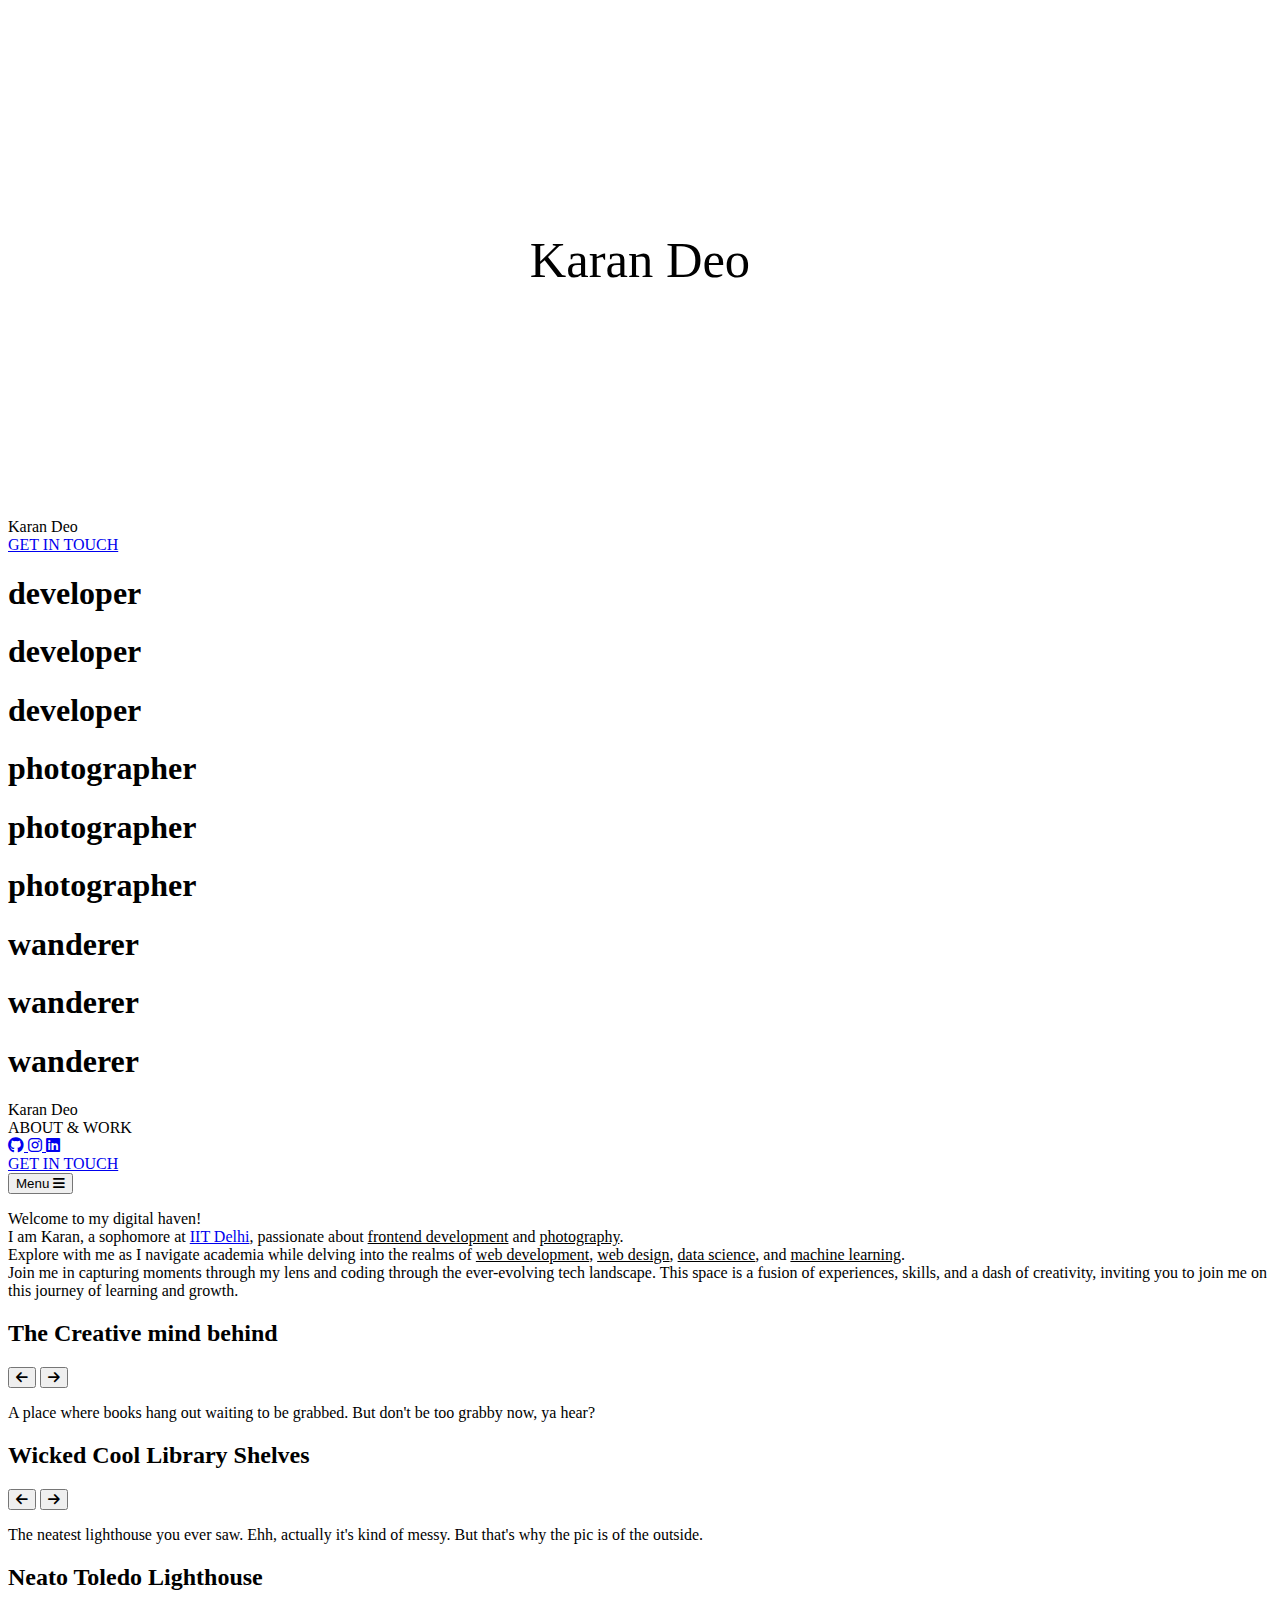
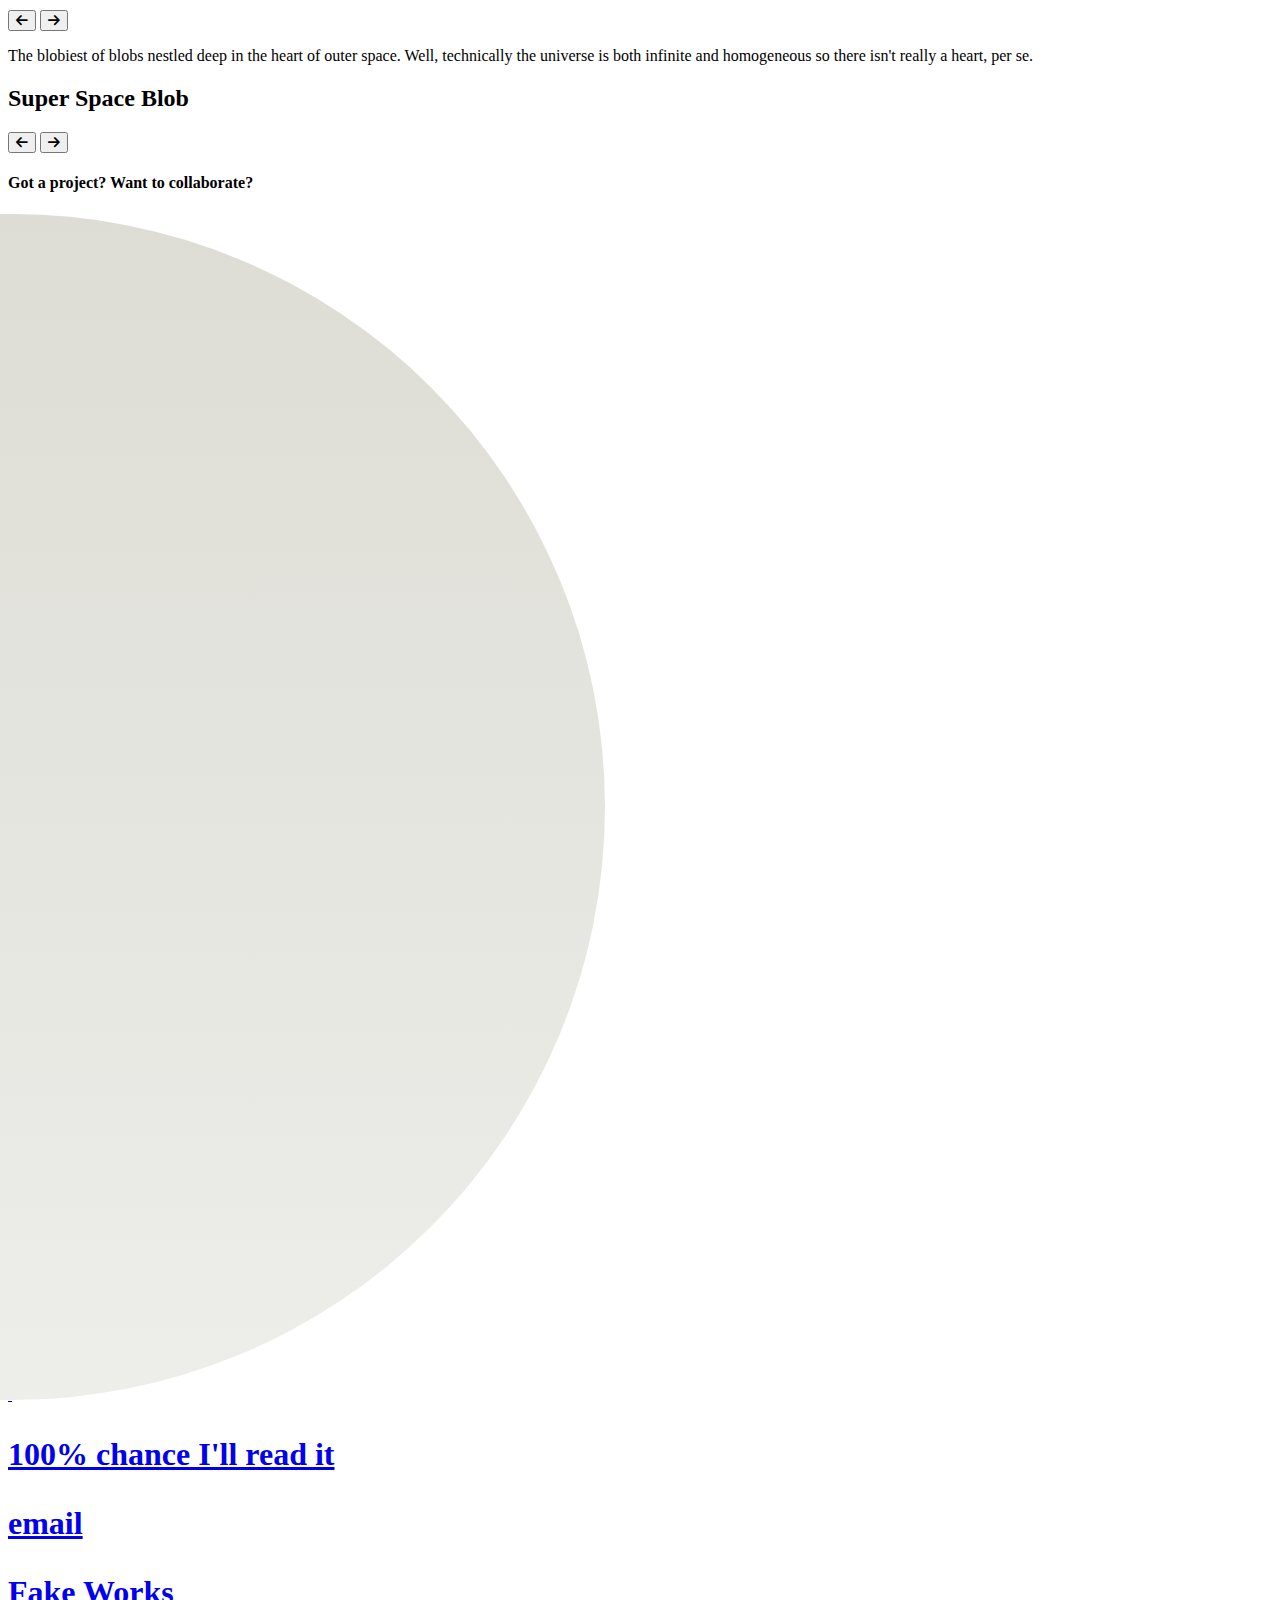
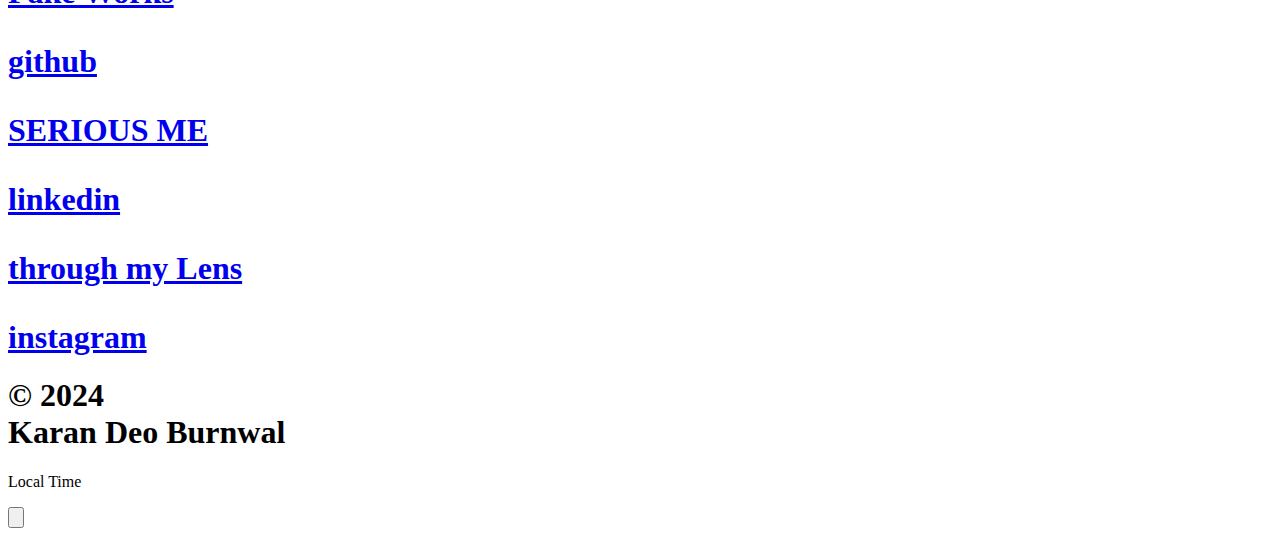
==== index.html @ cd5717bd "updated loco scroll js" ====
<!DOCTYPE html>
<html lang="en">

<head>
    <meta charset="UTF-8">
    <meta name="viewport" content="width=device-width, initial-scale=1.0">
    <link rel="shortcut icon" href="./images/android-chrome-512x512.png" type="image/x-icon">
    <link rel="stylesheet" href="https://cdnjs.cloudflare.com/ajax/libs/font-awesome/6.5.1/css/all.min.css"/>
    <link rel="stylesheet" href="https://cdn.jsdelivr.net/npm/locomotive-scroll@4.1.4/dist/locomotive-scroll.css">
    <link rel="stylesheet" href="./main.css" />
    <title>Karan Deo</title>
</head>

<body>

    <div class="loader-container">
        <svg viewBox="0 0 400 160">
            <text x="50%" y="50%" dy="0.32em" text-anchor="middle" class="text-body">Karan Deo</text>
        </svg>
    </div>


    <div id="scroller" data-scroll-container >

        <div id="main">

            <div id="page-1">

                <nav id="nav">

                    <div id="navLeft">
                        <a>Karan Deo</a>
                    </div>

                    <div id="navRight">
                        <a href="/contact.html">GET IN TOUCH</a>
                    </div>

                </nav>

                <div id="moving-text">

                    <div id="moving-container-1" class="moving-container">

                        <h1>developer<div id="breaker-circle"></div>
                        </h1>

                        <h1>developer<div id="breaker-circle"></div>
                        </h1>

                        <h1>developer<div id="breaker-circle"></div>
                        </h1>

                    </div>

                    <div id="moving-container-2" class="moving-container">

                        <h1>photographer<div id="breaker-circle"></div>
                        </h1>

                        <h1>photographer<div id="breaker-circle"></div>
                        </h1>

                        <h1>photographer<div id="breaker-circle"></div>
                        </h1>

                    </div>

                    <div id="moving-container-3" class="moving-container">

                        <h1>wanderer<div id="breaker-circle"></div>
                        </h1>

                        <h1>wanderer<div id="breaker-circle"></div>
                        </h1>

                        <h1>wanderer<div id="breaker-circle"></div>
                        </h1>

                    </div>

                </div>

            </div>

            <div id="page-2">

                <navheader data-toggled="false" data-transitionable="false">

                    <div id="nav-logo-section" class="nav-section">
                        <a> Karan Deo </a>
                    </div>

                    <div id="nav-mobile-section">

                        <div id="nav-link-section" class="nav-section">
                            <a>ABOUT & WORK</a>
                        </div>

                        <div id="nav-social-section" class="nav-section">
                            <a href="https://www.github.com/logxdx" target="_blank">
                                <i class="fa-brands fa-github"></i>
                            </a>
                            <a href="https://www.instagram.com/_orphic.snaps_" target="_blank">
                                <i class="fa-brands fa-instagram"></i>
                            </a>
                            <a href="https://www.linkedin.com/in/karan-deo" target="_blank">
                                <i class="fa-brands fa-linkedin"></i>
                            </a>
                        </div>

                        <div id="nav-contact-section" class="nav-section">
                            <a href="/contact.html">GET IN TOUCH</a>
                        </div>

                    </div>

                    <button id="nav-toggle-button" type="button" onclick="handleNavToggle()">
                        <span>Menu</span>
                        <i class="fa-solid fa-bars"></i>
                    </button>

                </navheader>

                <maincontent>

                    <article data-index="0" data-status="active">
                        <div class="article-image-section article-section"></div>
                        <div class="article-description-section article-section">
                            <p>
                                Welcome to my digital haven! <br>
                                I am Karan, a <span>sophomore</span> at <a href="https://home.iitd.ac.in">IIT Delhi</a>,
                                passionate about <u>frontend development</u> and <u>photography</u>. <br>
                                Explore with me as I navigate academia while delving into the realms of <u>web
                                    development</u>, <u>web design</u>, <u>data science</u>, and <u>machine
                                    learning</u>. <br>
                                Join me in capturing moments through my lens and coding through the ever-evolving tech
                                landscape. This space is a fusion of experiences, skills, and a dash of creativity,
                                inviting you to join me on this journey of learning and growth.
                            </p>
                        </div>
                        <div class="article-title-section article-section">
                            <h2>The Creative mind behind</h2>
                        </div>
                        <div class="article-nav-section article-section">
                            <button class="article-nav-button" type="button" onclick="handleLeftClick()">
                                <i class="fa-solid fa-arrow-left"></i>
                            </button>
                            <button class="article-nav-button" type="button" onclick="handleRightClick()">
                                <i class="fa-solid fa-arrow-right"></i>
                            </button>
                        </div>
                    </article>

                    <article data-index="1" data-status="inactive">
                        <div class="article-image-section article-section"></div>
                        <div class="article-description-section article-section">
                            <p>A place where books hang out waiting to be grabbed. But don't be too grabby now, ya
                                hear?</p>
                        </div>
                        <div class="article-title-section article-section">
                            <h2>Wicked Cool Library Shelves</h2>
                            <i class="fa-light fa-plus-large"></i>
                        </div>
                        <div class="article-nav-section article-section">
                            <button class="article-nav-button" type="button" onclick="handleLeftClick()">
                                <i class="fa-solid fa-arrow-left"></i>
                            </button>
                            <button class="article-nav-button" type="button" onclick="handleRightClick()">
                                <i class="fa-solid fa-arrow-right"></i>
                            </button>
                        </div>
                    </article>

                    <article data-index="2" data-status="inactive">
                        <div class="article-image-section article-section"></div>
                        <div class="article-description-section article-section">
                            <p>The neatest lighthouse you ever saw. Ehh, actually it's kind of messy. But that's why
                                the pic is of the outside.</p>
                        </div>
                        <div class="article-title-section article-section">
                            <h2>Neato Toledo Lighthouse</h2>
                            <i class="fa-light fa-plus-large"></i>
                        </div>
                        <div class="article-nav-section article-section">
                            <button class="article-nav-button" type="button" onclick="handleLeftClick()">
                                <i class="fa-solid fa-arrow-left"></i>
                            </button>
                            <button class="article-nav-button" type="button" onclick="handleRightClick()">
                                <i class="fa-solid fa-arrow-right"></i>
                            </button>
                        </div>
                    </article>

                    <article data-index="3" data-status="inactive">
                        <div class="article-image-section article-section"></div>
                        <div class="article-description-section article-section">
                            <p>
                                The blobiest of blobs nestled deep in the heart of outer space. Well, technically
                                the universe is both infinite and homogeneous so there isn't really a heart, per se.
                            </p>
                        </div>
                        <div class="article-title-section article-section">
                            <h2>Super Space Blob</h2>
                            <i class="fa-light fa-plus-large"></i>
                        </div>
                        <div class="article-nav-section article-section">
                            <button class="article-nav-button" type="button" onclick="handleLeftClick()">
                                <i class="fa-solid fa-arrow-left"></i>
                            </button>
                            <button class="article-nav-button" type="button" onclick="handleRightClick()">
                                <i class="fa-solid fa-arrow-right"></i>
                            </button>
                        </div>
                    </article>

                </maincontent>

            </div>

            <div id="page-3">

                <div id="contact-container">

                    <h4 id="collab"><span>Got a project? Want to collaborate?</span></h4>

                    <a id="get-in-touch" href="/contact.html">
                        <img alt="" loading="lazy" class="get-in-touch" src="/images/contact.2023f161.svg">
                    </a>

                    <svg width="1186" height="1186" id="cool-ball" viewBox="0 0 1186 1186" fill="none"
                        xmlns="http://www.w3.org/2000/svg" style="opacity: 1; transform: translateX(-50%) scale(1);">
                        <circle cx="593" cy="593" r="593" fill="url(#paint0_linear_4949_267)"></circle>
                        <defs>
                            <linearGradient id="paint0_linear_4949_267" x1="593" y1="0" x2="593" y2="1186"
                                gradientUnits="userSpaceOnUse">
                                <stop stop-color="#DDDDD5"></stop>
                                <stop offset="1" stop-color="#DCDCD5" stop-opacity="0.5"></stop>
                            </linearGradient>
                        </defs>
                    </svg>

                    <div id="contact-links">

                        <h1 id="email"> <a href="mailto:kdeo31405@gmail.com">
                                <p>100% chance I'll read it</p> <email>email</email>
                            </a></h1>
                        <h1> <a href="https://www.github.com/logxdx" target="_blank">
                                <p>Fake Works</p> <span>github</span>
                            </a></h1>
                        <h1> <a href="https://www.linkedin.com/in/karan-deo" target="_blank">
                                <p>SERIOUS ME</p> <span>linkedin</span>
                            </a></h1>
                        <h1> <a href="https://www.instagram.com/_orphic.snaps_" target="_blank">
                                <p>through my Lens</p> <span>instagram</span>
                            </a></h1>

                    </div>

                    <div id="footer">

                        <div id="footer-left">
                            <h1> © 2024 <br> Karan Deo Burnwal </h1>
                        </div>

                        <div id="time">
                            Local Time <br>
                            <p id="currTime"></p>
                        </div>

                        <div id="footer-right">
                            <button aria-label="Scroll to top" id="scrollToTopBtn" onclick="scrollToTop()">

                                <a><span id="scroll-to-top">
                                    <img alt="" loading="lazy" src="/images/arrow.3054c3ee.svg">
                                <!-- <i class="fa-solid fa-arrow-up"></i> -->
                                </span></a>

                            </button>
                        </div>

                    </div>

                </div>

            </div>

        </div>

    </div>

    <!-- <script src="https://cdnjs.cloudflare.com/ajax/libs/gsap/3.12.5/gsap.min.js"></script> -->
    <!-- <script src="https://cdnjs.cloudflare.com/ajax/libs/gsap/3.12.5/ScrollTrigger.min.js" ></script> -->
    <!-- <script src="https://cdnjs.cloudflare.com/ajax/libs/gsap/3.12.5/ScrollToPlugin.min.js"></script> -->
    <script src="https://cdn.jsdelivr.net/npm/locomotive-scroll@4.1.4/dist/locomotive-scroll.js"></script>
    <script src="./main.js"></script>
</body>

</html>
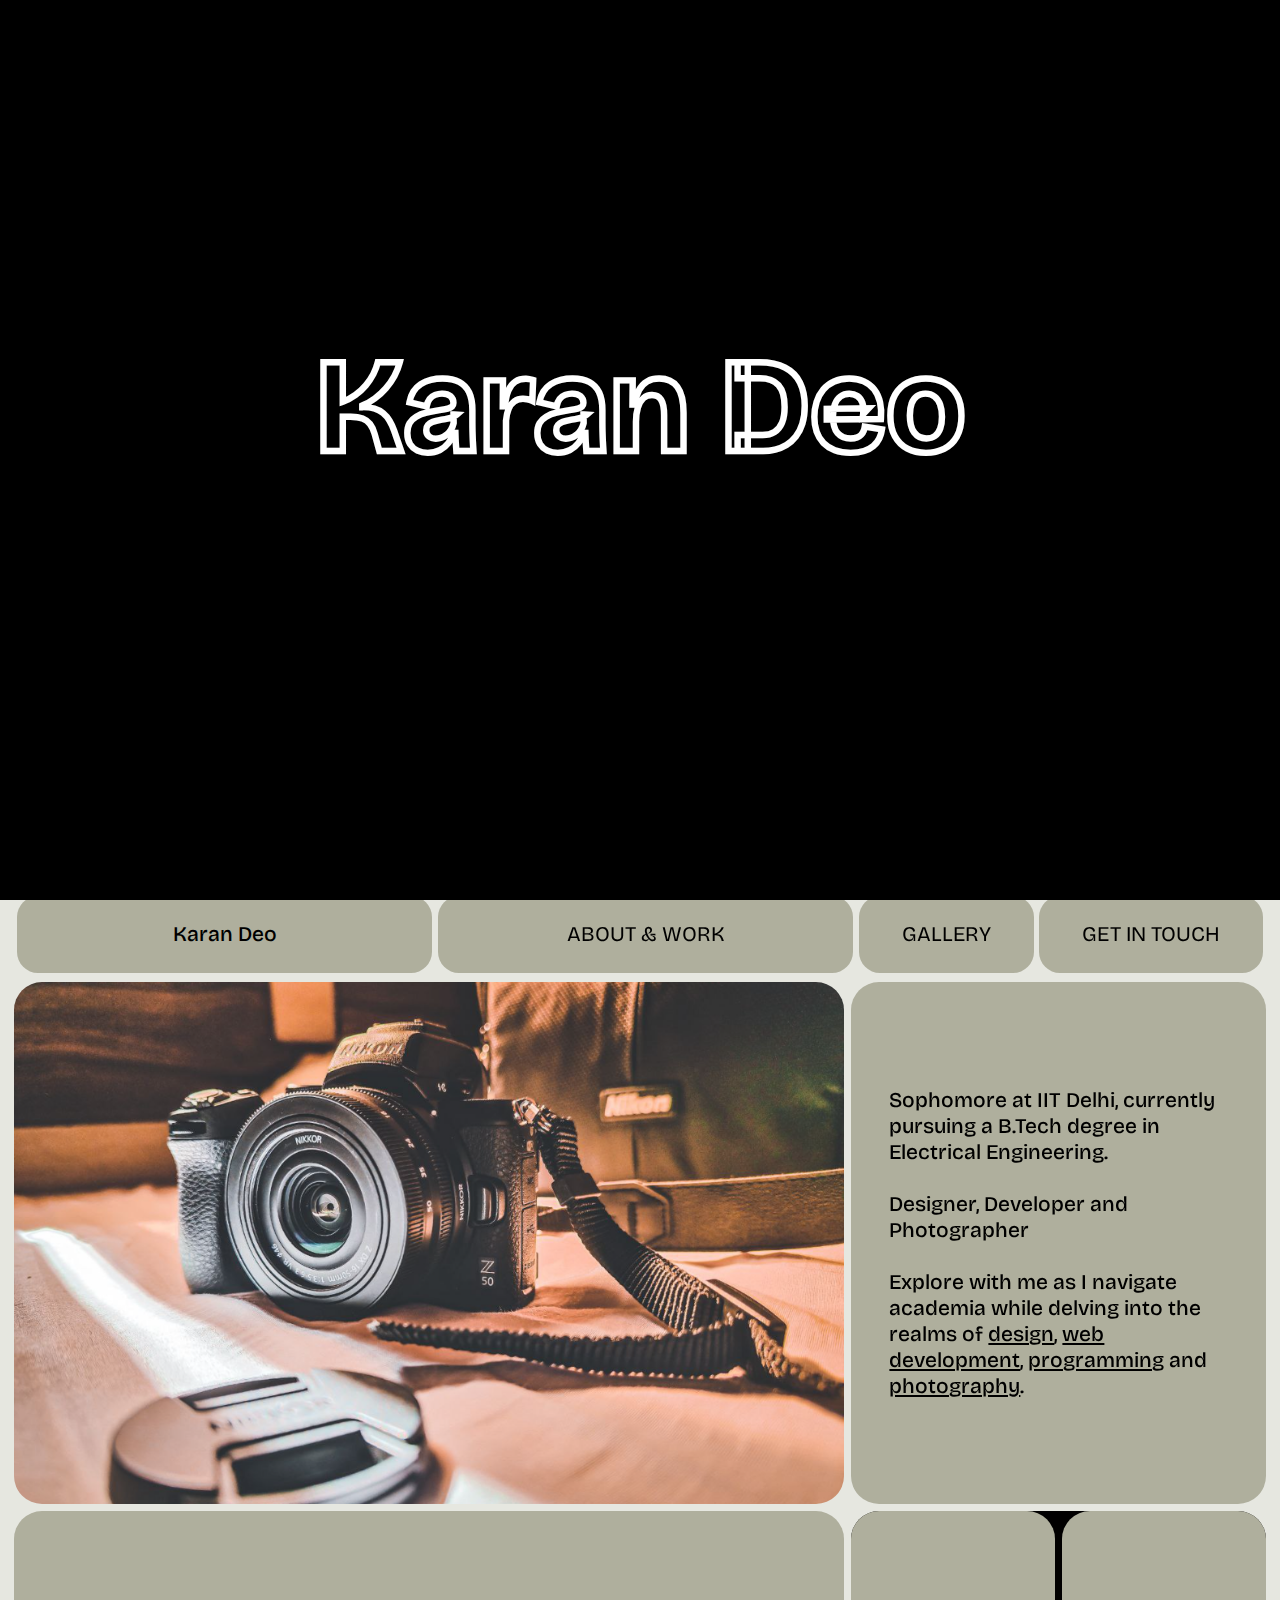
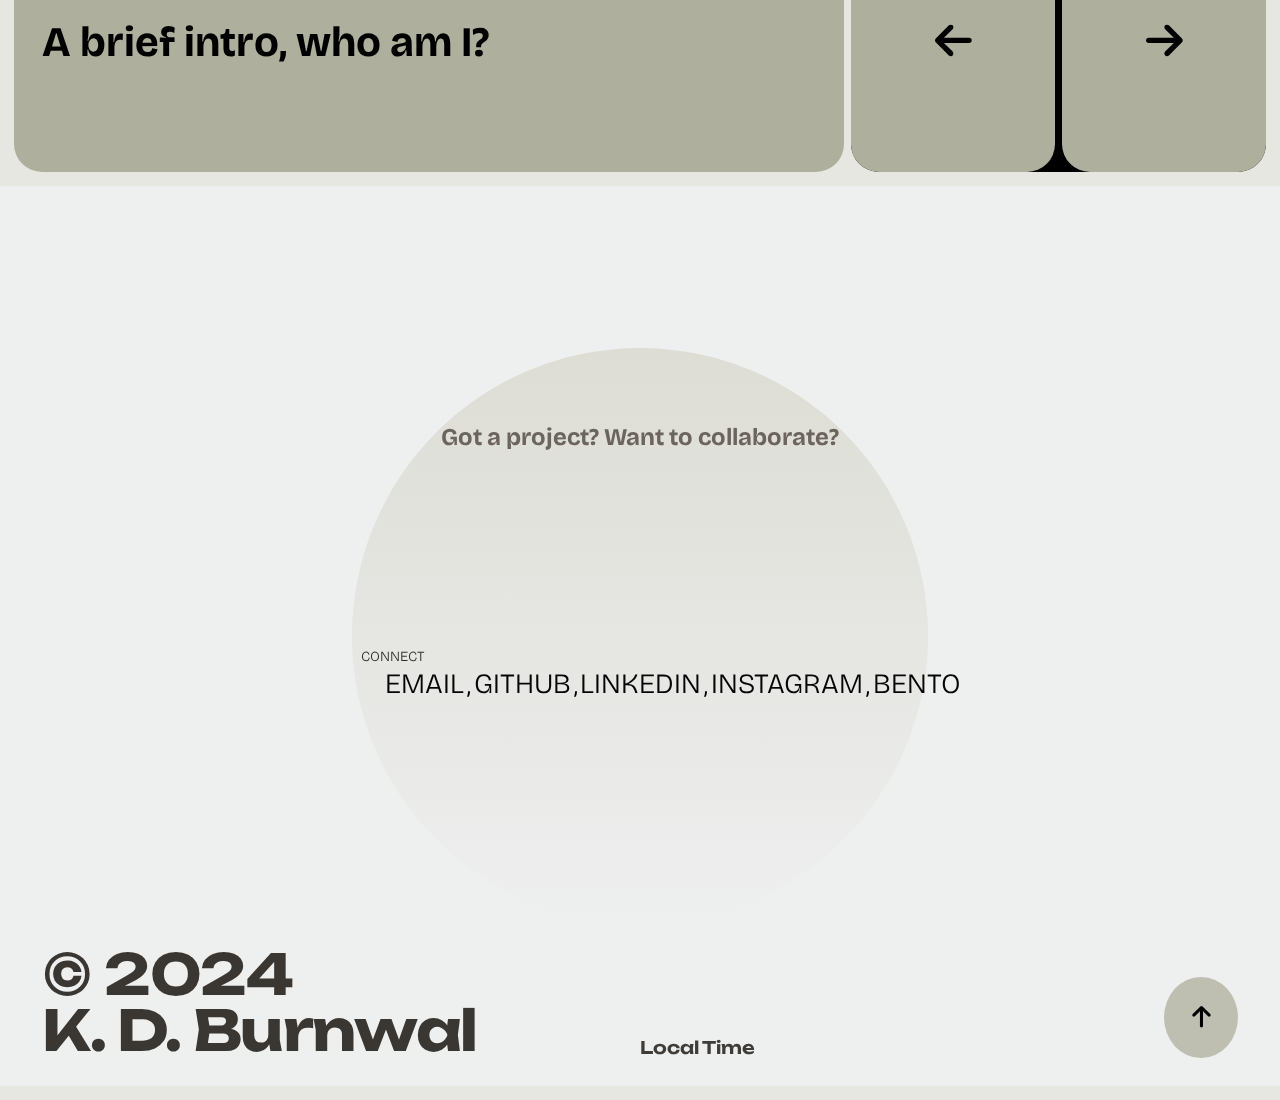
==== commit ae2ad879: "Delete unused images and update main.js" ====
--- a/index.html
+++ b/index.html
@@ -5,8 +5,7 @@
     <meta charset="UTF-8">
     <meta name="viewport" content="width=device-width, initial-scale=1.0">
     <link rel="shortcut icon" href="./images/android-chrome-512x512.png" type="image/x-icon">
-    <link rel="stylesheet" href="https://cdnjs.cloudflare.com/ajax/libs/font-awesome/6.5.1/css/all.min.css"/>
-    <link rel="stylesheet" href="https://cdn.jsdelivr.net/npm/locomotive-scroll@4.1.4/dist/locomotive-scroll.css">
+    <link rel="stylesheet" href="https://cdnjs.cloudflare.com/ajax/libs/font-awesome/6.5.1/css/all.min.css" />
     <link rel="stylesheet" href="./main.css" />
     <title>Karan Deo</title>
 </head>
@@ -15,285 +14,292 @@
 
     <div class="loader-container">
         <svg viewBox="0 0 400 160">
-            <text x="50%" y="50%" dy="0.32em" text-anchor="middle" class="text-body">Karan Deo</text>
+            <text x="50%" y="50%" dy="0.01em" text-anchor="middle" class="text-body">Karan Deo</text>
         </svg>
     </div>
 
 
-    <div id="scroller" data-scroll-container >
-
-        <div id="main">
-
-            <div id="page-1">
-
-                <nav id="nav">
-
-                    <div id="navLeft">
-                        <a>Karan Deo</a>
-                    </div>
-
-                    <div id="navRight">
-                        <a href="/contact.html">GET IN TOUCH</a>
-                    </div>
-
-                </nav>
-
-                <div id="moving-text">
-
-                    <div id="moving-container-1" class="moving-container">
-
-                        <h1>developer<div id="breaker-circle"></div>
-                        </h1>
-
-                        <h1>developer<div id="breaker-circle"></div>
-                        </h1>
-
-                        <h1>developer<div id="breaker-circle"></div>
-                        </h1>
-
-                    </div>
-
-                    <div id="moving-container-2" class="moving-container">
-
-                        <h1>photographer<div id="breaker-circle"></div>
-                        </h1>
-
-                        <h1>photographer<div id="breaker-circle"></div>
-                        </h1>
-
-                        <h1>photographer<div id="breaker-circle"></div>
-                        </h1>
-
-                    </div>
-
-                    <div id="moving-container-3" class="moving-container">
-
-                        <h1>wanderer<div id="breaker-circle"></div>
-                        </h1>
-
-                        <h1>wanderer<div id="breaker-circle"></div>
-                        </h1>
-
-                        <h1>wanderer<div id="breaker-circle"></div>
-                        </h1>
-
-                    </div>
+
+    <div id="main" data-scroll-container data-scroll-speed="1">
+
+        <div id="page-1" data-scroll-section>
+
+            <nav id="nav">
+
+                <div id="navLeft">
+                    <a>Karan Deo</a>
+                </div>
+
+                <div id="navRight">
+                    <a href="./contact.html">GET IN TOUCH</a>
+                </div>
+
+            </nav>
+
+            <div id="moving-text">
+
+                <div id="moving-container-1" class="moving-container">
+
+                    <h1>developer<div id="breaker-circle"></div>
+                    </h1>
+
+                    <h1>developer<div id="breaker-circle"></div>
+                    </h1>
+
+                    <h1>developer<div id="breaker-circle"></div>
+                    </h1>
+
+                </div>
+
+                <div id="moving-container-2" class="moving-container">
+
+                    <h1>photographer<div id="breaker-circle"></div>
+                    </h1>
+
+                    <h1>photographer<div id="breaker-circle"></div>
+                    </h1>
+
+                    <h1>photographer<div id="breaker-circle"></div>
+                    </h1>
+
+                </div>
+
+                <div id="moving-container-3" class="moving-container">
+
+                    <h1>wanderer<div id="breaker-circle"></div>
+                    </h1>
+
+                    <h1>wanderer<div id="breaker-circle"></div>
+                    </h1>
+
+                    <h1>wanderer<div id="breaker-circle"></div>
+                    </h1>
 
                 </div>
 
             </div>
 
-            <div id="page-2">
-
-                <navheader data-toggled="false" data-transitionable="false">
-
-                    <div id="nav-logo-section" class="nav-section">
-                        <a> Karan Deo </a>
-                    </div>
-
-                    <div id="nav-mobile-section">
-
-                        <div id="nav-link-section" class="nav-section">
-                            <a>ABOUT & WORK</a>
-                        </div>
-
-                        <div id="nav-social-section" class="nav-section">
-                            <a href="https://www.github.com/logxdx" target="_blank">
-                                <i class="fa-brands fa-github"></i>
-                            </a>
-                            <a href="https://www.instagram.com/_orphic.snaps_" target="_blank">
-                                <i class="fa-brands fa-instagram"></i>
-                            </a>
-                            <a href="https://www.linkedin.com/in/karan-deo" target="_blank">
-                                <i class="fa-brands fa-linkedin"></i>
-                            </a>
-                        </div>
-
-                        <div id="nav-contact-section" class="nav-section">
-                            <a href="/contact.html">GET IN TOUCH</a>
-                        </div>
-
-                    </div>
-
-                    <button id="nav-toggle-button" type="button" onclick="handleNavToggle()">
-                        <span>Menu</span>
-                        <i class="fa-solid fa-bars"></i>
-                    </button>
-
-                </navheader>
-
-                <maincontent>
-
-                    <article data-index="0" data-status="active">
-                        <div class="article-image-section article-section"></div>
-                        <div class="article-description-section article-section">
-                            <p>
-                                Welcome to my digital haven! <br>
-                                I am Karan, a <span>sophomore</span> at <a href="https://home.iitd.ac.in">IIT Delhi</a>,
-                                passionate about <u>frontend development</u> and <u>photography</u>. <br>
-                                Explore with me as I navigate academia while delving into the realms of <u>web
-                                    development</u>, <u>web design</u>, <u>data science</u>, and <u>machine
-                                    learning</u>. <br>
-                                Join me in capturing moments through my lens and coding through the ever-evolving tech
-                                landscape. This space is a fusion of experiences, skills, and a dash of creativity,
-                                inviting you to join me on this journey of learning and growth.
-                            </p>
-                        </div>
-                        <div class="article-title-section article-section">
-                            <h2>The Creative mind behind</h2>
-                        </div>
-                        <div class="article-nav-section article-section">
-                            <button class="article-nav-button" type="button" onclick="handleLeftClick()">
-                                <i class="fa-solid fa-arrow-left"></i>
-                            </button>
-                            <button class="article-nav-button" type="button" onclick="handleRightClick()">
-                                <i class="fa-solid fa-arrow-right"></i>
-                            </button>
-                        </div>
-                    </article>
-
-                    <article data-index="1" data-status="inactive">
-                        <div class="article-image-section article-section"></div>
-                        <div class="article-description-section article-section">
-                            <p>A place where books hang out waiting to be grabbed. But don't be too grabby now, ya
-                                hear?</p>
-                        </div>
-                        <div class="article-title-section article-section">
-                            <h2>Wicked Cool Library Shelves</h2>
-                            <i class="fa-light fa-plus-large"></i>
-                        </div>
-                        <div class="article-nav-section article-section">
-                            <button class="article-nav-button" type="button" onclick="handleLeftClick()">
-                                <i class="fa-solid fa-arrow-left"></i>
-                            </button>
-                            <button class="article-nav-button" type="button" onclick="handleRightClick()">
-                                <i class="fa-solid fa-arrow-right"></i>
-                            </button>
-                        </div>
-                    </article>
-
-                    <article data-index="2" data-status="inactive">
-                        <div class="article-image-section article-section"></div>
-                        <div class="article-description-section article-section">
-                            <p>The neatest lighthouse you ever saw. Ehh, actually it's kind of messy. But that's why
-                                the pic is of the outside.</p>
-                        </div>
-                        <div class="article-title-section article-section">
-                            <h2>Neato Toledo Lighthouse</h2>
-                            <i class="fa-light fa-plus-large"></i>
-                        </div>
-                        <div class="article-nav-section article-section">
-                            <button class="article-nav-button" type="button" onclick="handleLeftClick()">
-                                <i class="fa-solid fa-arrow-left"></i>
-                            </button>
-                            <button class="article-nav-button" type="button" onclick="handleRightClick()">
-                                <i class="fa-solid fa-arrow-right"></i>
-                            </button>
-                        </div>
-                    </article>
-
-                    <article data-index="3" data-status="inactive">
-                        <div class="article-image-section article-section"></div>
-                        <div class="article-description-section article-section">
-                            <p>
-                                The blobiest of blobs nestled deep in the heart of outer space. Well, technically
-                                the universe is both infinite and homogeneous so there isn't really a heart, per se.
-                            </p>
-                        </div>
-                        <div class="article-title-section article-section">
-                            <h2>Super Space Blob</h2>
-                            <i class="fa-light fa-plus-large"></i>
-                        </div>
-                        <div class="article-nav-section article-section">
-                            <button class="article-nav-button" type="button" onclick="handleLeftClick()">
-                                <i class="fa-solid fa-arrow-left"></i>
-                            </button>
-                            <button class="article-nav-button" type="button" onclick="handleRightClick()">
-                                <i class="fa-solid fa-arrow-right"></i>
-                            </button>
-                        </div>
-                    </article>
-
-                </maincontent>
+        </div>
+
+        <div id="page-2" class="page2" data-scroll-section>
+
+            <navheader data-toggled="false" data-transitionable="false">
+
+                <div id="nav-logo-section" class="nav-section">
+                    <a> Karan Deo </a>
+                </div>
+
+                <div id="nav-mobile-section">
+
+                    <div id="nav-link-section" class="nav-section">
+                        <a>ABOUT & WORK</a>
+                    </div>
+
+                    <div id="nav-social-section" class="nav-section">
+                        <a href="#" target="_blank">GALLERY</a>
+                    </div>
+
+                    <div id="nav-contact-section" class="nav-section">
+                        <a href="./contact.html">GET IN TOUCH</a>
+                    </div>
+
+                </div>
+
+            </navheader>
+
+            <maincontent>
+
+                <article data-index="0" data-status="active">
+                    <div class="article-image-section article-section"></div>
+                    <div class="article-description-section article-section">
+                        <p>
+                            Sophomore at IIT Delhi, currently pursuing a B.Tech degree in Electrical Engineering. <br> <br>
+                            Designer, Developer and Photographer
+                            <br> <br>
+                            Explore with me as I navigate academia while delving into the realms of <u>design</u>, <u>web development</u>, <u>programming</u> and <u>photography</u>.
+                        </p>
+                    </div>
+                    <div class="article-title-section article-section">
+                        <h2>A brief intro, who am I?</h2>
+                    </div>
+                    <div class="article-nav-section article-section">
+                        <button class="article-nav-button" type="button" onclick="handleLeftClick()">
+                            <i class="fa-solid fa-arrow-left"></i>
+                        </button>
+                        <button class="article-nav-button" type="button" onclick="handleRightClick()">
+                            <i class="fa-solid fa-arrow-right"></i>
+                        </button>
+                    </div>
+                </article>
+
+                <article data-index="1" data-status="inactive">
+                    <div class="article-image-section article-section"></div>
+                    <div class="article-description-section article-section">
+                        <p>
+                            I specialize in crafting elevated, intuitive, and minimalistic designs that are not only
+                            visually appealing but functional as well. I am always looking for new and innovative
+                            Here's a bit more about me. I am a Python developer and a self-taught Javascript developer.
+                            Here's a more detailed look at my skills. <br><br>
+
+                            <div id="skills">
+                                <h3><u>Tech Stack</u> :</h3>
+                                <p class="langs">Python, C/C++, Java, mySQL <br>
+                                                 ReactJS, HTML, CSS, JavaScript, GSAP</p>
+                            </div>
+
+                        </p>
+                    </div>
+                    <div class="article-title-section article-section">
+                        <h2>the Creative mind behind</h2>
+                        <i class="fa-light fa-plus-large"></i>
+                    </div>
+                    <div class="article-nav-section article-section">
+                        <button class="article-nav-button" type="button" onclick="handleLeftClick()">
+                            <i class="fa-solid fa-arrow-left"></i>
+                        </button>
+                        <button class="article-nav-button" type="button" onclick="handleRightClick()">
+                            <i class="fa-solid fa-arrow-right"></i>
+                        </button>
+                    </div>
+                </article>
+
+                <article data-index="2" data-status="inactive">
+                    <div class="article-image-section article-section"></div>
+                    <div class="article-description-section article-section">
+                        <p>The neatest lighthouse you ever saw. Ehh, actually it's kind of messy. But that's why
+                            the pic is of the outside.</p>
+                    </div>
+                    <div class="article-title-section article-section">
+                        <h2>Neato Toledo Lighthouse</h2>
+                        <i class="fa-light fa-plus-large"></i>
+                    </div>
+                    <div class="article-nav-section article-section">
+                        <button class="article-nav-button" type="button" onclick="handleLeftClick()">
+                            <i class="fa-solid fa-arrow-left"></i>
+                        </button>
+                        <button class="article-nav-button" type="button" onclick="handleRightClick()">
+                            <i class="fa-solid fa-arrow-right"></i>
+                        </button>
+                    </div>
+                </article>
+
+                <article data-index="3" data-status="inactive">
+                    <div class="article-image-section article-section"></div>
+                    <div class="article-description-section article-section">
+                        <p>
+                            The blobiest of blobs nestled deep in the heart of outer space. Well, technically
+                            the universe is both infinite and homogeneous so there isn't really a heart, per se.
+                        </p>
+                    </div>
+                    <div class="article-title-section article-section">
+                        <h2>Super Space Blob</h2>
+                        <i class="fa-light fa-plus-large"></i>
+                    </div>
+                    <div class="article-nav-section article-section">
+                        <button class="article-nav-button" type="button" onclick="handleLeftClick()">
+                            <i class="fa-solid fa-arrow-left"></i>
+                        </button>
+                        <button class="article-nav-button" type="button" onclick="handleRightClick()">
+                            <i class="fa-solid fa-arrow-right"></i>
+                        </button>
+                    </div>
+                </article>
+
+            </maincontent>
+
+        </div>
+
+        <div id="page-3" data-scroll-section>
+
+            <div id="contact-container">
+
+                <h4 id="collab"><span>Got a project? Want to collaborate?</span></h4>
+
+                <a id="get-in-touch" href="mailto:logxdx158@gmail.com?subject=I've got a project for you!!">
+                    <img alt="" loading="lazy" class="get-in-touch" src="./images/contact.2023f161.svg">
+                </a>
+
+                <svg width="1186" height="1186" id="cool-ball" viewBox="0 0 1186 1186" fill="none"
+                    xmlns="http://www.w3.org/2000/svg" style="opacity: 1; transform: translateX(-50%) scale(1);">
+                    <circle cx="593" cy="593" r="593" fill="url(#paint0_linear_4949_267)"></circle>
+                    <defs>
+                        <linearGradient id="paint0_linear_4949_267" x1="593" y1="0" x2="593" y2="1186"
+                            gradientUnits="userSpaceOnUse">
+                            <stop stop-color="#DDDDD5"></stop>
+                            <stop offset="1" stop-color="#DDDDD5" stop-opacity="0"></stop>
+                        </linearGradient>
+                    </defs>
+                </svg>
+
+                <div id="contact-links" data-scroll>
+
+                    <h1 class="connect">Connect</h1>
+
+                    <h1 class="link"> <a href="mailto:logxdx158@gmail.com">
+                            email
+                        </a></h1>
+                    <h1>
+                        <p>, </p>
+                    </h1>
+                    <h1 class="link"> <a href="https://www.github.com/logxdx" target="_blank">
+                            github
+                        </a></h1>
+                    <h1>
+                        <p>, </p>
+                    </h1>
+                    <h1 class="link"> <a href="https://www.linkedin.com/in/karan-deo" target="_blank">
+                            linkedin
+                        </a></h1>
+                    <h1>
+                        <p>, </p>
+                    </h1>
+                    <h1 class="link"> <a href="https://www.instagram.com/_orphic.snaps_" target="_blank">
+                            instagram
+                        </a></h1>
+                    <h1>
+                        <p>, </p>
+                    </h1>
+                    <h1 class="link"> <a href="https://bento.me/karan-deo" target="_blank">
+                            bento
+                        </a></h1>
+
+                </div>
+
+                <div id="footer">
+
+                    <div id="footer-left">
+                        <h1> © 2024 <br> K. D. Burnwal </h1>
+                    </div>
+
+                    <div id="time">
+                        Local Time <br>
+                        <p id="currTime"></p>
+                    </div>
+
+                    <div id="footer-right">
+                        <button aria-label="Scroll to top" id="scrollToTopBtn">
+
+                            <a><span id="scroll-to-top">
+                                    <!-- <img alt="" loading="lazy" src="./images/arrow.3054c3ee.svg"> -->
+                                    <i class="fa-solid fa-arrow-up"></i>
+                                </span></a>
+
+                        </button>
+                    </div>
+
+                </div>
 
             </div>
 
-            <div id="page-3">
-
-                <div id="contact-container">
-
-                    <h4 id="collab"><span>Got a project? Want to collaborate?</span></h4>
-
-                    <a id="get-in-touch" href="/contact.html">
-                        <img alt="" loading="lazy" class="get-in-touch" src="/images/contact.2023f161.svg">
-                    </a>
-
-                    <svg width="1186" height="1186" id="cool-ball" viewBox="0 0 1186 1186" fill="none"
-                        xmlns="http://www.w3.org/2000/svg" style="opacity: 1; transform: translateX(-50%) scale(1);">
-                        <circle cx="593" cy="593" r="593" fill="url(#paint0_linear_4949_267)"></circle>
-                        <defs>
-                            <linearGradient id="paint0_linear_4949_267" x1="593" y1="0" x2="593" y2="1186"
-                                gradientUnits="userSpaceOnUse">
-                                <stop stop-color="#DDDDD5"></stop>
-                                <stop offset="1" stop-color="#DCDCD5" stop-opacity="0.5"></stop>
-                            </linearGradient>
-                        </defs>
-                    </svg>
-
-                    <div id="contact-links">
-
-                        <h1 id="email"> <a href="mailto:kdeo31405@gmail.com">
-                                <p>100% chance I'll read it</p> <email>email</email>
-                            </a></h1>
-                        <h1> <a href="https://www.github.com/logxdx" target="_blank">
-                                <p>Fake Works</p> <span>github</span>
-                            </a></h1>
-                        <h1> <a href="https://www.linkedin.com/in/karan-deo" target="_blank">
-                                <p>SERIOUS ME</p> <span>linkedin</span>
-                            </a></h1>
-                        <h1> <a href="https://www.instagram.com/_orphic.snaps_" target="_blank">
-                                <p>through my Lens</p> <span>instagram</span>
-                            </a></h1>
-
-                    </div>
-
-                    <div id="footer">
-
-                        <div id="footer-left">
-                            <h1> © 2024 <br> Karan Deo Burnwal </h1>
-                        </div>
-
-                        <div id="time">
-                            Local Time <br>
-                            <p id="currTime"></p>
-                        </div>
-
-                        <div id="footer-right">
-                            <button aria-label="Scroll to top" id="scrollToTopBtn" onclick="scrollToTop()">
-
-                                <a><span id="scroll-to-top">
-                                    <img alt="" loading="lazy" src="/images/arrow.3054c3ee.svg">
-                                <!-- <i class="fa-solid fa-arrow-up"></i> -->
-                                </span></a>
-
-                            </button>
-                        </div>
-
-                    </div>
-
-                </div>
-
-            </div>
-
         </div>
 
     </div>
 
-    <!-- <script src="https://cdnjs.cloudflare.com/ajax/libs/gsap/3.12.5/gsap.min.js"></script> -->
-    <!-- <script src="https://cdnjs.cloudflare.com/ajax/libs/gsap/3.12.5/ScrollTrigger.min.js" ></script> -->
-    <!-- <script src="https://cdnjs.cloudflare.com/ajax/libs/gsap/3.12.5/ScrollToPlugin.min.js"></script> -->
-    <script src="https://cdn.jsdelivr.net/npm/locomotive-scroll@4.1.4/dist/locomotive-scroll.js"></script>
+    <script src="https://cdn.jsdelivr.net/gh/studio-freight/lenis@latest/bundled/lenis.js"></script>
+    <script src="https://cdnjs.cloudflare.com/ajax/libs/gsap/3.12.5/gsap.min.js"></script>
+    <script src="https://cdnjs.cloudflare.com/ajax/libs/gsap/3.12.5/ScrollTrigger.min.js"></script>
+    <script src="https://cdnjs.cloudflare.com/ajax/libs/gsap/3.12.5/ScrollToPlugin.min.js"></script>
     <script src="./main.js"></script>
+
 </body>
-
 </html>--- a/main.css
+++ b/main.css
@@ -0,0 +1,652 @@
+
+@import url('https://fonts.googleapis.com/css2?family=Caveat:wght@400;500;600;700&family=Poppins:wght@100;200;300;400;500;600&family=Bricolage+Grotesque:wght@300;400;500;600;700;800&family=Unbounded:wght@200;300;400;500;600;700&display=swap');
+
+
+:root {
+
+    --border-color: rgba(255, 255, 255, 0.8);
+    
+    --background-color: #3d2c1c;
+    --highlight-color: #8c735b;
+    --accent-color: #bfae9d;
+    --text-color: #f5e9b7;
+    
+    
+    --background-color: #081c15;
+    --highlight-color: #2d6a4f;
+    --accent-color: #1b4332;
+    
+    
+    --background-color: #111011;
+    --background-color: #fec500;
+    --background-color: #afaf9d;
+    --highlight-color: #010000;
+    --accent-color: #eeefef;
+    --text-color: #080809;
+    
+}
+
+* {
+    margin: 0;
+    padding: 0;
+    box-sizing: border-box;
+    font-family: "Bricolage Grotesque", 'Poppins', sans-serif;
+    /* border: 1px red solid; */
+}
+
+html {
+    font-size: 14px;
+}
+
+body {
+    background-color: #e6e7e0;
+}
+
+body::-webkit-scrollbar {
+    display: none;
+}
+
+.loader-container {
+    position: fixed;
+    display: flex;
+    inset: 0;
+    z-index: 9999;
+    background-color: #000;
+    justify-content: center;
+    align-items: center;
+    transition: 0.5s ease-out;
+}
+
+.loader-container.hidden {
+    transform: translate3d(0, -100%, 0);
+}
+
+svg {
+    width: 100%;
+    font-weight: 100;
+}
+
+svg text {
+    color: white;
+    font-family: "Bricolage Grotesque", "Poppins";
+    font-size: clamp(1rem, 5vw, 3rem);
+    font-weight: 700;
+    stroke-width: 2;
+}
+
+svg text.text-body {
+    stroke: white;
+    animation: 1.25s infinite cubic-bezier(0.445, 0.05, 0.55, 0.95) loader;
+}
+
+@keyframes loader {
+    0% {
+        fill: transparent;
+        stroke: white;
+        stroke-dashoffset: 25%;
+        stroke-dasharray: 0 30%;
+    }
+
+    35% {
+        fill: transparent;
+        stroke: white;
+    }
+
+    60%,
+    100% {
+        fill: white;
+        stroke: transparent;
+        stroke-width: 0;
+        stroke-dashoffset: -25%;
+        stroke-dasharray: 30% 0;
+    }
+}
+
+#main {
+    transform: translate3d(0, -1rem, 0);
+    transition: 0.5s linear;
+    transition-delay: 0.2s;
+}
+
+#main.visible {
+    transform: translate3d(0, 0, 0);
+}
+
+#page-1 {
+    position: relative;
+    min-height: 100vh;
+}
+
+#nav {
+    display: flex;
+    justify-content: space-between;
+    align-items: center;
+    width: 100%;
+    padding: 2.5rem 2rem;
+}
+
+#navLeft a {
+    font-size: 2rem;
+    font-weight: 500;
+    font-family: "unbounded", "caveat", "poppins";
+    cursor: default;
+}
+
+#navRight a {
+    position: relative;
+    color: black;
+    font-size: clamp(0.25rem, 2vw, 1.5rem);
+    text-decoration: none;
+}
+
+#navRight a::after {
+    content: "";
+    position: absolute;
+    bottom: -1px;
+    right: 0;
+    width: 0;
+    height: 1.5px;
+    background-color: black;
+    transform-origin: left;
+    transition: all 0.5s ease;
+}
+
+#navRight a:hover::after {
+    width: 100%;
+    left: 0;
+}
+
+#breaker-circle {
+    width: 5rem;
+    border-radius: 50%;
+    display: inline-block;
+    visibility: hidden;
+}
+
+#moving-text h1 {
+    font-size: 15rem;
+    font-family: "Bricolage Grotesque", sans-serif;
+    text-transform: uppercase;
+    display: inline-block;
+}
+
+.moving-container {
+    white-space: nowrap;
+    overflow-x: hidden;
+    pointer-events: none;
+}
+
+@keyframes move-banner-1 {
+    from {
+        transform: translateX(-60%);
+    }
+
+    to {
+        transform: translateX(-100%);
+    }
+}
+
+@keyframes move-banner-2 {
+    from {
+        transform: translateX(-200%);
+    }
+
+    to {
+        transform: translateX(-40%);
+    }
+}
+
+@keyframes move-banner-3 {
+    from {
+        transform: translateX(-10%);
+    }
+
+    to {
+        transform: translateX(-60%);
+    }
+}
+
+#moving-container-1 h1 {
+    animation: move-banner-1 40s linear alternate infinite;
+}
+
+#moving-container-2 h1 {
+    animation: move-banner-2 100s linear alternate infinite;
+}
+
+#moving-container-3 h1 {
+    animation: move-banner-3 24s linear alternate infinite;
+}
+
+.moving-container:nth-child(odd) {
+    color: white;
+    background-color: #000;
+}
+
+.moving-container:nth-child(odd) #breaker-circle {
+    background-color: #000;
+}
+
+
+
+#page-2 {
+    position: relative;
+    color: black;
+    display: flex;
+    flex-direction: column;
+    min-height: 100vh;
+}
+
+#page-2 a {
+    color: black;
+    text-decoration: none;
+}
+
+
+navheader {
+    display: flex;
+    justify-content: space-around;
+    width: 100%;
+    padding: clamp(0.25rem, 0.75vw, 1rem) clamp(0.5rem, 1.5vw, 1rem);
+    font-size: 1.25rem;
+}
+
+navheader .nav-section {
+    background-color: var(--background-color);
+    margin: 0rem 0.2rem;
+    padding: clamp(0.25rem, 2vw, 3rem) clamp(0.5rem, 3vw, 2rem);
+    display: flex;
+    border-radius: 1.5rem;
+    align-items: center;
+    justify-content: center;
+}
+
+#nav-mobile-section {
+    display: flex;
+    flex-basis: calc(100% * (2 / 3));
+    z-index: 2;
+}
+
+#nav-social-section,
+#nav-contact-section {
+    flex-grow: 1;
+}
+
+#nav-social-section a, #nav-contact-section a {
+    position: relative;
+    color: black;
+    font-size: clamp(0.25rem, 2vw, 1.5rem);
+    text-decoration: none;
+}
+
+#nav-social-section a::after, #nav-contact-section a::after {
+    content: "";
+    position: absolute;
+    bottom: -2px;
+    right: 0;
+    width: 0;
+    height: 2px;
+    background-color: black;
+    transition: 0.5s ease;
+}
+
+#nav-social-section a:hover::after, #nav-contact-section a:hover::after {
+    width: 100%;
+    left: 0;
+}
+
+#nav-logo-section {
+    flex-basis: calc(100% / 3);
+    justify-content: center;
+    font-size: clamp(0.1rem, 2vw, 1.5rem);
+    font-weight: 500;
+    pointer-events: none;
+}
+
+#nav-link-section {
+    flex-basis: 50%;
+    font-size: clamp(0.1rem, 2vw, 1.5rem);
+}
+
+maincontent {
+    flex-grow: 1;
+    position: relative;
+    overflow: hidden;
+}
+
+maincontent>article {
+    height: 100%;
+    width: 100%;
+    border-radius: 2rem;
+    display: grid;
+    gap: .5rem;
+    grid-template-columns: 2fr 1fr;
+    grid-template-rows: 2fr 1fr;
+    position: absolute;
+    left: 0px;
+    top: 0px;
+    padding: 1rem;
+    padding-top: 0;
+    transition: transform 400ms ease;
+}
+
+maincontent>article[data-status="inactive"] {
+    transform: translateX(-100%);
+    transition: none;
+}
+
+maincontent>article[data-status="active"] {
+    transform: translateX(0%);
+}
+
+maincontent>article[data-status="before"] {
+    transform: translateX(-100%);
+}
+
+maincontent>article[data-status="after"] {
+    transform: translateX(100%);
+}
+
+maincontent>article[data-status="becoming-active-from-before"] {
+    transform: translateX(-100%);
+    transition: none;
+}
+
+maincontent>article[data-status="becoming-active-from-after"] {
+    transform: translateX(100%);
+    transition: none;
+}
+
+maincontent>article>.article-section {
+    display: flex;
+    height: 100%;
+    background-color: var(--background-color);
+    border-radius: 2rem;
+}
+
+maincontent>article>.article-title-section,
+maincontent>article>.article-description-section {
+    pointer-events: none;
+}
+
+maincontent>article:first-child>.article-image-section {
+    background-image: url(./images/me/cam.webp);
+}
+
+maincontent>article:nth-child(2)>.article-image-section {
+    background-image: url("https://images.unsplash.com/photo-1535905557558-afc4877a26fc?ixlib=rb-1.2.1&ixid=MnwxMjA3fDB8MHxwaG90by1wYWdlfHx8fGVufDB8fHx8&auto=format&fit=crop&w=2574&q=80");
+}
+
+maincontent>article:nth-child(3)>.article-image-section {
+    background-image: url("https://images.unsplash.com/photo-1660580554695-d2ca5008f1f2?ixlib=rb-1.2.1&ixid=MnwxMjA3fDB8MHxwaG90by1wYWdlfHx8fGVufDB8fHx8&auto=format&fit=crop&w=927&q=80");
+}
+
+maincontent>article:nth-child(4)>.article-image-section {
+    background-image: url("https://images.unsplash.com/photo-1660766877755-4cac24f6cf21?ixlib=rb-1.2.1&ixid=MnwxMjA3fDB8MHxwaG90by1wYWdlfHx8fGVufDB8fHx8&auto=format&fit=crop&w=2232&q=80");
+}
+
+maincontent>article>.article-image-section {
+    background-position: center center;
+    background-size: cover;
+}
+
+maincontent>article>.article-description-section {
+    flex-direction: column;
+    justify-content: center;
+    padding: clamp(0.25rem, 1.5vw, 2rem) clamp(0.5rem, 3vw, 12rem);
+}
+
+maincontent>article>.article-description-section>p {
+    font-family: "Bricolage Grotesque", system-ui, sans-serif;
+    font-size: clamp(0.25rem, 2vw, 1.5rem);
+    font-weight: 500;
+}
+
+#skills h3 {
+    font-size: clamp(0.25rem, 2vw, 1.75rem);
+    font-weight: 100;
+    padding-bottom: 1rem;
+}
+
+#skills p {
+    font-size: clamp(0.25rem, 2vw, 1.75rem);
+    font-weight: 200;
+}
+
+maincontent>article>.article-description-section>p>a {
+    transition: all 0.3s ease;
+}
+
+maincontent>article>.article-description-section>p>a:hover {
+    transform: scale(1.2);
+}
+
+maincontent>article>.article-title-section {
+    align-items: center;
+    justify-content: flex-start;
+    padding: clamp(0.25rem, 1.5vw, 2rem) clamp(0.5rem, 3vw, 2rem);
+}
+
+
+maincontent>article>.article-title-section>h2 {
+    font-family: 'Bricolage Grotesque', sans-serif;
+    font-size: clamp(2rem, 4vw, 3rem);
+    line-height: 3rem;
+    margin: 0px;
+}
+
+maincontent>article>.article-title-section>i {
+    color: rgba(255, 255, 255, 0.8);
+    font-size: 4rem;
+}
+
+maincontent>article>.article-nav-section {
+    background-color: var(--highlight-color);
+    gap: 0.5rem;
+}
+
+maincontent>article>.article-nav-section>.article-nav-button {
+    background-color: var(--background-color);
+    flex-grow: 1;
+    border: none;
+    outline: none;
+    border-radius: 2rem;
+    font-size: 3rem;
+    cursor: pointer;
+    transition: all 0.3s ease;
+}
+
+maincontent>article>.article-nav-section>.article-nav-button:hover {
+    background-color: var(--accent-color);
+}
+
+#page-3 {
+    position: relative;
+    display: flex;
+    justify-content: center;
+    min-height: 100vh;
+    margin: 0px;
+    background-color: var(--accent-color);
+    overflow: hidden;
+}
+
+#contact-container {
+    position: relative;
+    width: 100%;
+    display: flex;
+    flex-direction: column;
+    align-items: center;
+    justify-content: center;
+}
+
+#cool-ball {
+    position: absolute;
+    width: 45%;
+    left: 50%;
+    z-index: 0;
+}
+
+#collab {
+    z-index: 1;
+    position: relative;
+    bottom: 13rem;
+}
+
+#collab span {
+    color: #6c645f;
+    font-size: x-large;
+    font-weight: 700;
+}
+
+#contact-container #get-in-touch {
+    z-index: 10;
+    position: relative;
+    width: 90%;
+    transform: translateY(-90%) translateX(0);
+    color: #e7e7e1;
+    display: flex;
+    align-items: center;
+    justify-content: center;
+}
+
+#contact-container #get-in-touch::after {
+    content: "";
+    position: absolute;
+    bottom: -1rem;
+    right: 0;
+    width: 0%;
+    height: 0.5rem;
+    background-color: #383633;
+    transition: all 0.5s ease;
+    -webkit-transition: width 0.5s ease;
+}
+
+#contact-container #get-in-touch:hover::after {
+    width: 100%;
+    left: 0;
+}
+
+#contact-container #get-in-touch>img {
+    position: relative;
+    width: 180%;
+    transition: all 0.3s ease;
+}
+
+#contact-links {
+    position: relative;
+    display: flex;
+    align-items: center;
+    gap: 0.2rem;
+    z-index: 10;
+    transform: translateY(100%);
+}
+
+#contact-links h1 {
+    text-transform: uppercase;
+    font-family: 'Bricolage Grotesque', 'Unbounded', sans-serif;
+    font-weight: 300;
+}
+
+#contact-links .connect {
+    position: relative;
+    bottom: 2rem;
+    left: 3rem;
+    cursor: default;
+    font-size: 1rem;
+    opacity: 0.8;
+}
+
+.link a {
+    position: relative;
+    color: #050505;
+    border-radius: 1rem;
+    text-decoration: none;
+}
+
+.link a::after {
+    content: "";
+    position: absolute;
+    bottom: -0rem;
+    right: 0;
+    width: 0%;
+    height: 0.2rem;
+    background-color: #0c0c0c;
+    transition: all 0.3s ease;
+    -webkit-transition: width 0.3s ease;
+}
+
+.link a:hover::after {
+    width: 100%;
+    left: 0;
+}
+
+#footer {
+    position: absolute;
+    bottom: 2rem;
+    width: 100%;
+    padding-inline: 3rem;
+    display: flex;
+    align-items: center;
+    justify-content: space-between;
+}
+
+#footer-left h1 {
+    font-family: 'Unbounded', sans-serif;
+    font-weight: 700;
+    font-size: 4rem;
+    letter-spacing: -0.1rem;
+    line-height: 1;
+    color: #3a3632;
+}
+
+#footer-right button {
+    position: absolute;
+    right: 3rem;
+    bottom: 0;
+    display: flex;
+    align-items: center;
+    justify-content: center;
+    background-color: #bebeb1;
+    padding: 2rem;
+    border: none;
+    border-radius: 50%;
+}
+
+#footer-right button span i {
+    position: relative;
+    font-size: 1.75rem;
+    transition: all 0.3s cubic-bezier(0.075, 0.82, 0.165, 1);
+}
+
+#footer-right button:hover span i {
+    animation: scrollToTop 0.7s ease-in-out;
+}
+
+@keyframes scrollToTop {
+    0%, 100% {
+        transform: translateY(0);
+    }
+
+    50% {
+        transform: translateY(-150%) scale(0);
+    }
+
+    55% {
+        transform: translateY(150%) scale(0);
+    }
+}
+
+#footer #time {
+    position: absolute;
+    width: 100%;
+    bottom: 0rem;
+    left: 50%;
+    color: #403d39;
+    font-family: 'Unbounded', sans-serif;
+    font-weight: 600;
+    font-size: 1.25rem;
+}
+
+#footer #time p {
+    font-weight: 400;
+}
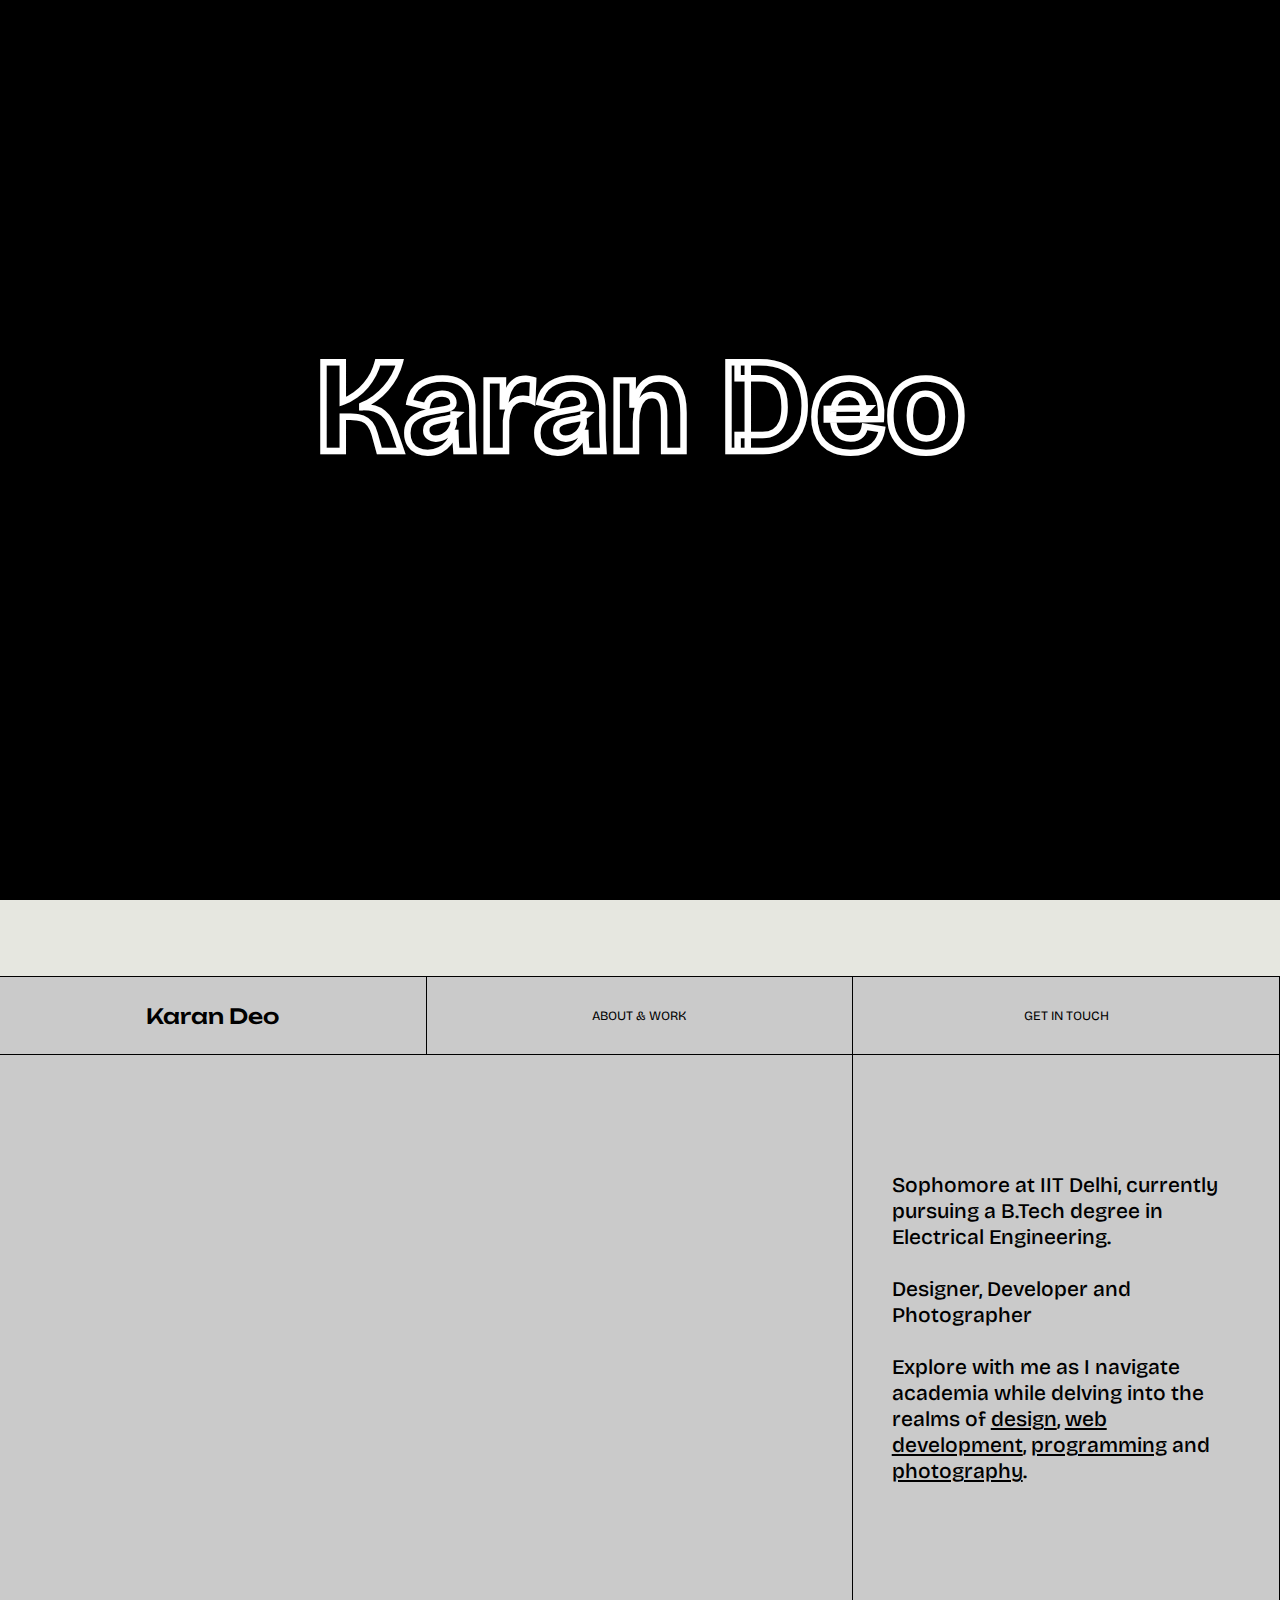
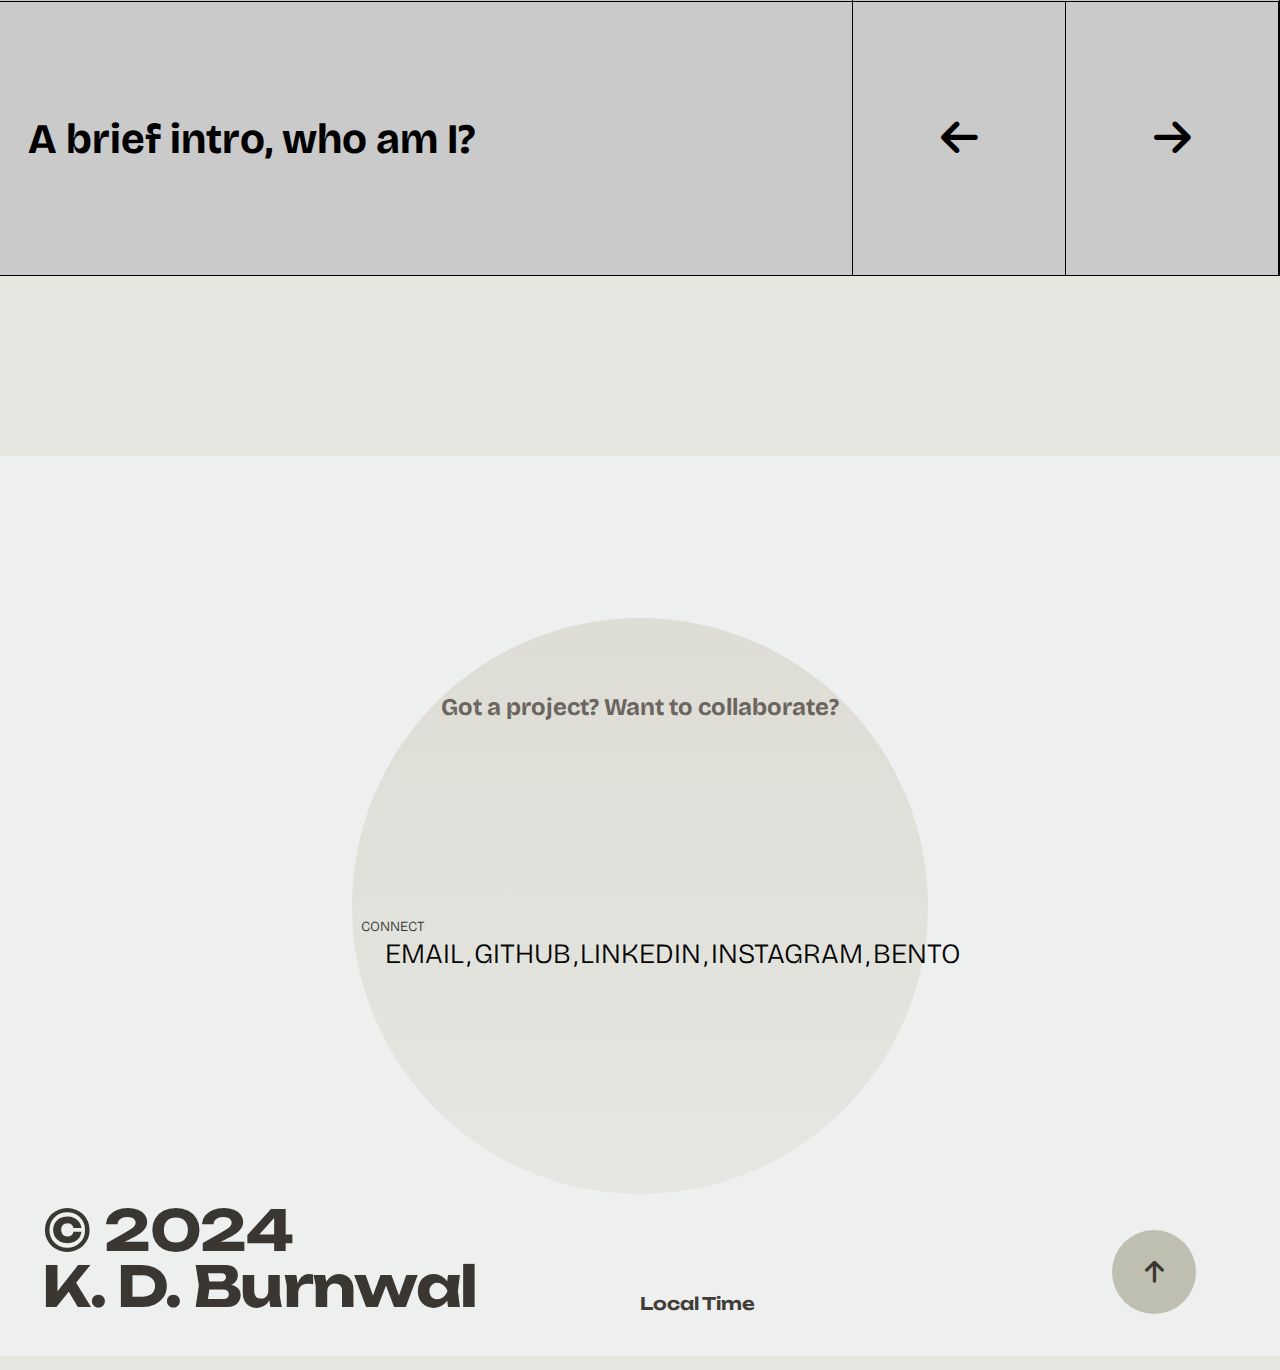
==== commit f0412591: "Update image sizes and animation durations" ====
--- a/index.html
+++ b/index.html
@@ -18,12 +18,11 @@
         </svg>
     </div>
 
-
-
-    <div id="main" data-scroll-container data-scroll-speed="1">
-
-        <div id="page-1" data-scroll-section>
-
+    <div id="main">
+
+        <div id="page-1">
+            <div id="page-1-wrapper">
+                
             <nav id="nav">
 
                 <div id="navLeft">
@@ -31,7 +30,7 @@
                 </div>
 
                 <div id="navRight">
-                    <a href="./contact.html">GET IN TOUCH</a>
+                    <a href="./gallery.html" class="gallery-btn">gallery</a>
                 </div>
 
             </nav>
@@ -79,31 +78,25 @@
 
             </div>
 
+            </div>
         </div>
 
-        <div id="page-2" class="page2" data-scroll-section>
-
+        <div id="page-2" class="page2">
+            <div id="page-2-wrapper">
+                
             <navheader data-toggled="false" data-transitionable="false">
 
                 <div id="nav-logo-section" class="nav-section">
                     <a> Karan Deo </a>
                 </div>
 
-                <div id="nav-mobile-section">
-
                     <div id="nav-link-section" class="nav-section">
                         <a>ABOUT & WORK</a>
                     </div>
 
-                    <div id="nav-social-section" class="nav-section">
-                        <a href="#" target="_blank">GALLERY</a>
-                    </div>
-
                     <div id="nav-contact-section" class="nav-section">
-                        <a href="./contact.html">GET IN TOUCH</a>
-                    </div>
-
-                </div>
+                        <a class="contact-btn">GET IN TOUCH</a>
+                    </div>
 
             </navheader>
 
@@ -113,10 +106,12 @@
                     <div class="article-image-section article-section"></div>
                     <div class="article-description-section article-section">
                         <p>
-                            Sophomore at IIT Delhi, currently pursuing a B.Tech degree in Electrical Engineering. <br> <br>
+                            Sophomore at IIT Delhi, currently pursuing a B.Tech degree in Electrical Engineering. <br>
+                            <br>
                             Designer, Developer and Photographer
                             <br> <br>
-                            Explore with me as I navigate academia while delving into the realms of <u>design</u>, <u>web development</u>, <u>programming</u> and <u>photography</u>.
+                            Explore with me as I navigate academia while delving into the realms of <u>design</u>,
+                            <u>web development</u>, <u>programming</u> and <u>photography</u>.
                         </p>
                     </div>
                     <div class="article-title-section article-section">
@@ -136,16 +131,15 @@
                     <div class="article-image-section article-section"></div>
                     <div class="article-description-section article-section">
                         <p>
-                            I specialize in crafting elevated, intuitive, and minimalistic designs that are not only
-                            visually appealing but functional as well. I am always looking for new and innovative
-                            Here's a bit more about me. I am a Python developer and a self-taught Javascript developer.
-                            Here's a more detailed look at my skills. <br><br>
-
-                            <div id="skills">
-                                <h3><u>Tech Stack</u> :</h3>
-                                <p class="langs">Python, C/C++, Java, mySQL <br>
-                                                 ReactJS, HTML, CSS, JavaScript, GSAP</p>
-                            </div>
+                            I excel in creating sleek, functional designs with a focus on innovation. As a Python and
+                            self-taught JavaScript developer, I merge aesthetics with functionality, specializing in
+                            intuitive, minimalist designs. <br><br>
+
+                        <div id="skills">
+                            <h3><u>Tech Stack</u> :</h3>
+                            <p class="langs">Python, C/C++, Java, mySQL <br>
+                                ReactJS, HTML, CSS, JavaScript, GSAP</p>
+                        </div>
 
                         </p>
                     </div>
@@ -207,9 +201,10 @@
 
             </maincontent>
 
+            </div>
         </div>
 
-        <div id="page-3" data-scroll-section>
+        <div id="page-3">
 
             <div id="contact-container">
 
@@ -226,12 +221,12 @@
                         <linearGradient id="paint0_linear_4949_267" x1="593" y1="0" x2="593" y2="1186"
                             gradientUnits="userSpaceOnUse">
                             <stop stop-color="#DDDDD5"></stop>
-                            <stop offset="1" stop-color="#DDDDD5" stop-opacity="0"></stop>
+                            <stop offset="1" stop-color="#DDDDD5" stop-opacity="0.5"></stop>
                         </linearGradient>
                     </defs>
                 </svg>
 
-                <div id="contact-links" data-scroll>
+                <div id="contact-links">
 
                     <h1 class="connect">Connect</h1>
 
@@ -302,4 +297,5 @@
     <script src="./main.js"></script>
 
 </body>
+
 </html>--- a/main.css
+++ b/main.css
@@ -4,11 +4,10 @@
 
 :root {
 
-    --border-color: rgba(255, 255, 255, 0.8);
-    
-    --background-color: #3d2c1c;
+    --border-color: rgba(0, 0, 0, 1);
+    
+    /* --background-color: #3d2c1c;
     --highlight-color: #8c735b;
-    --accent-color: #bfae9d;
     --text-color: #f5e9b7;
     
     
@@ -17,10 +16,14 @@
     --accent-color: #1b4332;
     
     
+    --background-color: #9c9292;
+    --background-color: #fec500;
     --background-color: #111011;
-    --background-color: #fec500;
-    --background-color: #afaf9d;
-    --highlight-color: #010000;
+    */
+    
+    --background-color: #f6f7f6;
+    --background-color: #cacaca;
+    --highlight-color: #0b0b0a;
     --accent-color: #eeefef;
     --text-color: #080809;
     
@@ -36,6 +39,7 @@
 
 html {
     font-size: 14px;
+    scroll-snap-type: y proximity; 
 }
 
 body {
@@ -76,7 +80,7 @@
 
 svg text.text-body {
     stroke: white;
-    animation: 1.25s infinite cubic-bezier(0.445, 0.05, 0.55, 0.95) loader;
+    animation: 1.6s infinite cubic-bezier(0.445, 0.05, 0.55, 0.95) loader;
 }
 
 @keyframes loader {
@@ -113,8 +117,9 @@
 }
 
 #page-1 {
-    position: relative;
-    min-height: 100vh;
+    position: sticky;
+    top: 0;
+    min-height: 110vh;
 }
 
 #nav {
@@ -122,11 +127,11 @@
     justify-content: space-between;
     align-items: center;
     width: 100%;
-    padding: 2.5rem 2rem;
+    padding: 2rem 3rem;
 }
 
 #navLeft a {
-    font-size: 2rem;
+    font-size: clamp(1.25rem, 5vw, 2rem);
     font-weight: 500;
     font-family: "unbounded", "caveat", "poppins";
     cursor: default;
@@ -135,7 +140,7 @@
 #navRight a {
     position: relative;
     color: black;
-    font-size: clamp(0.25rem, 2vw, 1.5rem);
+    font-size: clamp(0.5rem, 6vw, 1.5rem);
     text-decoration: none;
 }
 
@@ -164,7 +169,7 @@
 }
 
 #moving-text h1 {
-    font-size: 15rem;
+    font-size: 16rem;
     font-family: "Bricolage Grotesque", sans-serif;
     text-transform: uppercase;
     display: inline-block;
@@ -230,11 +235,9 @@
 
 
 #page-2 {
-    position: relative;
-    color: black;
-    display: flex;
-    flex-direction: column;
-    min-height: 100vh;
+    position: sticky;
+    top: 0;
+    min-height: 120vh;
 }
 
 #page-2 a {
@@ -242,29 +245,37 @@
     text-decoration: none;
 }
 
+#page-2-wrapper {
+    display: flex;
+    flex-direction: column;
+    min-height: calc(100vh);
+    background-color: var(--highlight-color);
+}
+
 
 navheader {
     display: flex;
     justify-content: space-around;
     width: 100%;
-    padding: clamp(0.25rem, 0.75vw, 1rem) clamp(0.5rem, 1.5vw, 1rem);
-    font-size: 1.25rem;
+}
+
+navheader div {
+    border-right: 1px solid black;
 }
 
 navheader .nav-section {
+    user-select: none;
     background-color: var(--background-color);
-    margin: 0rem 0.2rem;
+    border-block: 1px solid black;
     padding: clamp(0.25rem, 2vw, 3rem) clamp(0.5rem, 3vw, 2rem);
     display: flex;
-    border-radius: 1.5rem;
     align-items: center;
     justify-content: center;
-}
-
-#nav-mobile-section {
-    display: flex;
-    flex-basis: calc(100% * (2 / 3));
     z-index: 2;
+}
+
+.nav-section a {
+    font-size: clamp(0.1rem, 1vw, 1.75rem);
 }
 
 #nav-social-section,
@@ -275,8 +286,11 @@
 #nav-social-section a, #nav-contact-section a {
     position: relative;
     color: black;
-    font-size: clamp(0.25rem, 2vw, 1.5rem);
     text-decoration: none;
+}
+
+.gallery-btn {
+    cursor: pointer;
 }
 
 #nav-social-section a::after, #nav-contact-section a::after {
@@ -285,7 +299,7 @@
     bottom: -2px;
     right: 0;
     width: 0;
-    height: 2px;
+    height: 1.5px;
     background-color: black;
     transition: 0.5s ease;
 }
@@ -297,15 +311,17 @@
 
 #nav-logo-section {
     flex-basis: calc(100% / 3);
-    justify-content: center;
+    pointer-events: none;
+}
+
+#nav-logo-section a {
     font-size: clamp(0.1rem, 2vw, 1.5rem);
+    font-family: "unbounded", "caveat", "poppins";
     font-weight: 500;
-    pointer-events: none;
 }
 
 #nav-link-section {
-    flex-basis: 50%;
-    font-size: clamp(0.1rem, 2vw, 1.5rem);
+    flex-basis: calc(100% / 3);
 }
 
 maincontent {
@@ -317,16 +333,12 @@
 maincontent>article {
     height: 100%;
     width: 100%;
-    border-radius: 2rem;
     display: grid;
-    gap: .5rem;
     grid-template-columns: 2fr 1fr;
     grid-template-rows: 2fr 1fr;
     position: absolute;
     left: 0px;
     top: 0px;
-    padding: 1rem;
-    padding-top: 0;
     transition: transform 400ms ease;
 }
 
@@ -361,7 +373,8 @@
     display: flex;
     height: 100%;
     background-color: var(--background-color);
-    border-radius: 2rem;
+    border-right: 1px solid black;
+    border-bottom: 1px solid black;
 }
 
 maincontent>article>.article-title-section,
@@ -370,7 +383,7 @@
 }
 
 maincontent>article:first-child>.article-image-section {
-    background-image: url(./images/me/cam.webp);
+    background-image: url(./images/article1.webp);
 }
 
 maincontent>article:nth-child(2)>.article-image-section {
@@ -440,25 +453,169 @@
     font-size: 4rem;
 }
 
-maincontent>article>.article-nav-section {
-    background-color: var(--highlight-color);
-    gap: 0.5rem;
-}
-
 maincontent>article>.article-nav-section>.article-nav-button {
     background-color: var(--background-color);
     flex-grow: 1;
     border: none;
+    border-right: 1px solid black;
     outline: none;
-    border-radius: 2rem;
     font-size: 3rem;
     cursor: pointer;
     transition: all 0.3s ease;
 }
 
 maincontent>article>.article-nav-section>.article-nav-button:hover {
-    background-color: var(--accent-color);
-}
+    color: var(--accent-color);
+    background-color: var(--highlight-color);
+}
+
+
+@media(max-width: 1200px) {    
+    #nav-mobile-section {
+      flex-basis: calc(100% * 0.75);
+    }
+  
+    #nav-logo-section {
+      flex-basis: calc(100% * 0.25);
+    }
+    
+    #nav-link-section {
+      flex-basis: calc(100% / 3);
+      gap: 3rem;
+    }
+  
+    main {
+      overflow-y: auto;
+    }
+    
+    main > article {
+      grid-template-columns: none;
+      grid-template-rows: 1.5fr repeat(3, 0.75fr) 0.25fr;
+      height: max(900px, 100%);
+    }
+     
+    main > article > .article-title-section > h2 {
+      font-size: 3rem; 
+      line-height: 2.6rem;
+    }
+    
+    main > article > .article-title-section > i {
+      font-size: 3rem; 
+    }
+    
+    main > article > .article-description-section,
+    main > article > .article-nav-section {
+      border-left: none;
+    }
+  
+    main > article > .article-image-section {
+      order: 1;
+    }
+    
+    main > article > .article-title-section {
+      /* border-bottom: 1px solid var(--border-color); */
+      order: 2;
+    }
+    
+    main > article > .article-description-section {
+      justify-content: center;
+      order: 3;
+    }
+    
+    main > article > .article-nav-section {
+      /* border-bottom: 1px solid var(--border-color); */
+      order: 4;
+    }
+  }
+  
+  @media(max-width: 800px) {  
+    nav {
+      justify-content: space-between;  
+    }
+    
+    nav[data-toggled="true"] > #nav-mobile-section {  
+      transform: translateY(0%);
+    }
+  
+    nav[data-toggled="true"] > #nav-toggle-button {
+      border-left: none;
+    }
+  
+    nav[data-transitionable="true"] > #nav-mobile-section {
+      transition: transform 400ms ease;
+    }
+    
+    nav .nav-section {
+      border-left: none;
+      padding: 1.5rem 1rem;
+    }
+    
+    #nav-logo-section > a > i {
+      font-size: 1.5rem;
+      margin-left: 1rem;
+    }
+    
+    #nav-mobile-section {
+      background-color: var(--background-color);
+      flex-direction: column;
+      height: 100vh;
+      width: 100vw;
+      position: fixed;
+      transform: translateY(-100%);
+    } 
+    
+    #nav-toggle-button {
+      display: flex;
+    }  
+    
+    #nav-link-section {
+      flex-basis: 60%;
+      flex-direction: column;
+      gap: 4rem;
+    }
+    
+    #nav-link-section > a {
+      font-size: 3rem; 
+    }
+    
+    #nav-social-section > a {
+      font-size: 2rem; 
+    }  
+    
+    #nav-contact-section {
+      padding-bottom: 4rem;
+    }
+    
+    main > article {
+      grid-template-rows: 1fr repeat(4, 0.5fr);
+      height: max(700px, 100%);
+    }
+    
+    main > article > .article-title-section {
+      padding: 2rem;
+    }
+    
+    main > article > .article-title-section > h2 {
+      flex-basis: 70%;
+      font-size: 1.75em; 
+      line-height: 1.5rem;
+    }
+    
+    main > article > .article-title-section > i {
+      font-size: 2rem; 
+    }
+    
+    main > article > .article-description-section {
+      padding: 2rem;
+    }
+    
+    main > article > .article-description-section > p {
+      font-size: 1rem;
+    }
+  }
+  
+  
+
 
 #page-3 {
     position: relative;
@@ -582,7 +739,7 @@
 
 #footer {
     position: absolute;
-    bottom: 2rem;
+    bottom: 3rem;
     width: 100%;
     padding-inline: 3rem;
     display: flex;
@@ -601,25 +758,27 @@
 
 #footer-right button {
     position: absolute;
-    right: 3rem;
+    width: 6rem;
+    aspect-ratio: 1;
+    right: 6rem;
     bottom: 0;
     display: flex;
     align-items: center;
     justify-content: center;
     background-color: #bebeb1;
-    padding: 2rem;
     border: none;
     border-radius: 50%;
 }
 
 #footer-right button span i {
     position: relative;
-    font-size: 1.75rem;
-    transition: all 0.3s cubic-bezier(0.075, 0.82, 0.165, 1);
+    font-size: 1.8rem;
+    color: #3a3632;
+    transition: all 0.4s cubic-bezier(0.075, 0.82, 0.165, 1);
 }
 
 #footer-right button:hover span i {
-    animation: scrollToTop 0.7s ease-in-out;
+    animation: scrollToTop 0.6s ease-in-out;
 }
 
 @keyframes scrollToTop {
@@ -628,11 +787,11 @@
     }
 
     50% {
-        transform: translateY(-150%) scale(0);
+        transform: translateY(-200%) scale(0);
     }
 
     55% {
-        transform: translateY(150%) scale(0);
+        transform: translateY(200%) scale(0);
     }
 }
 
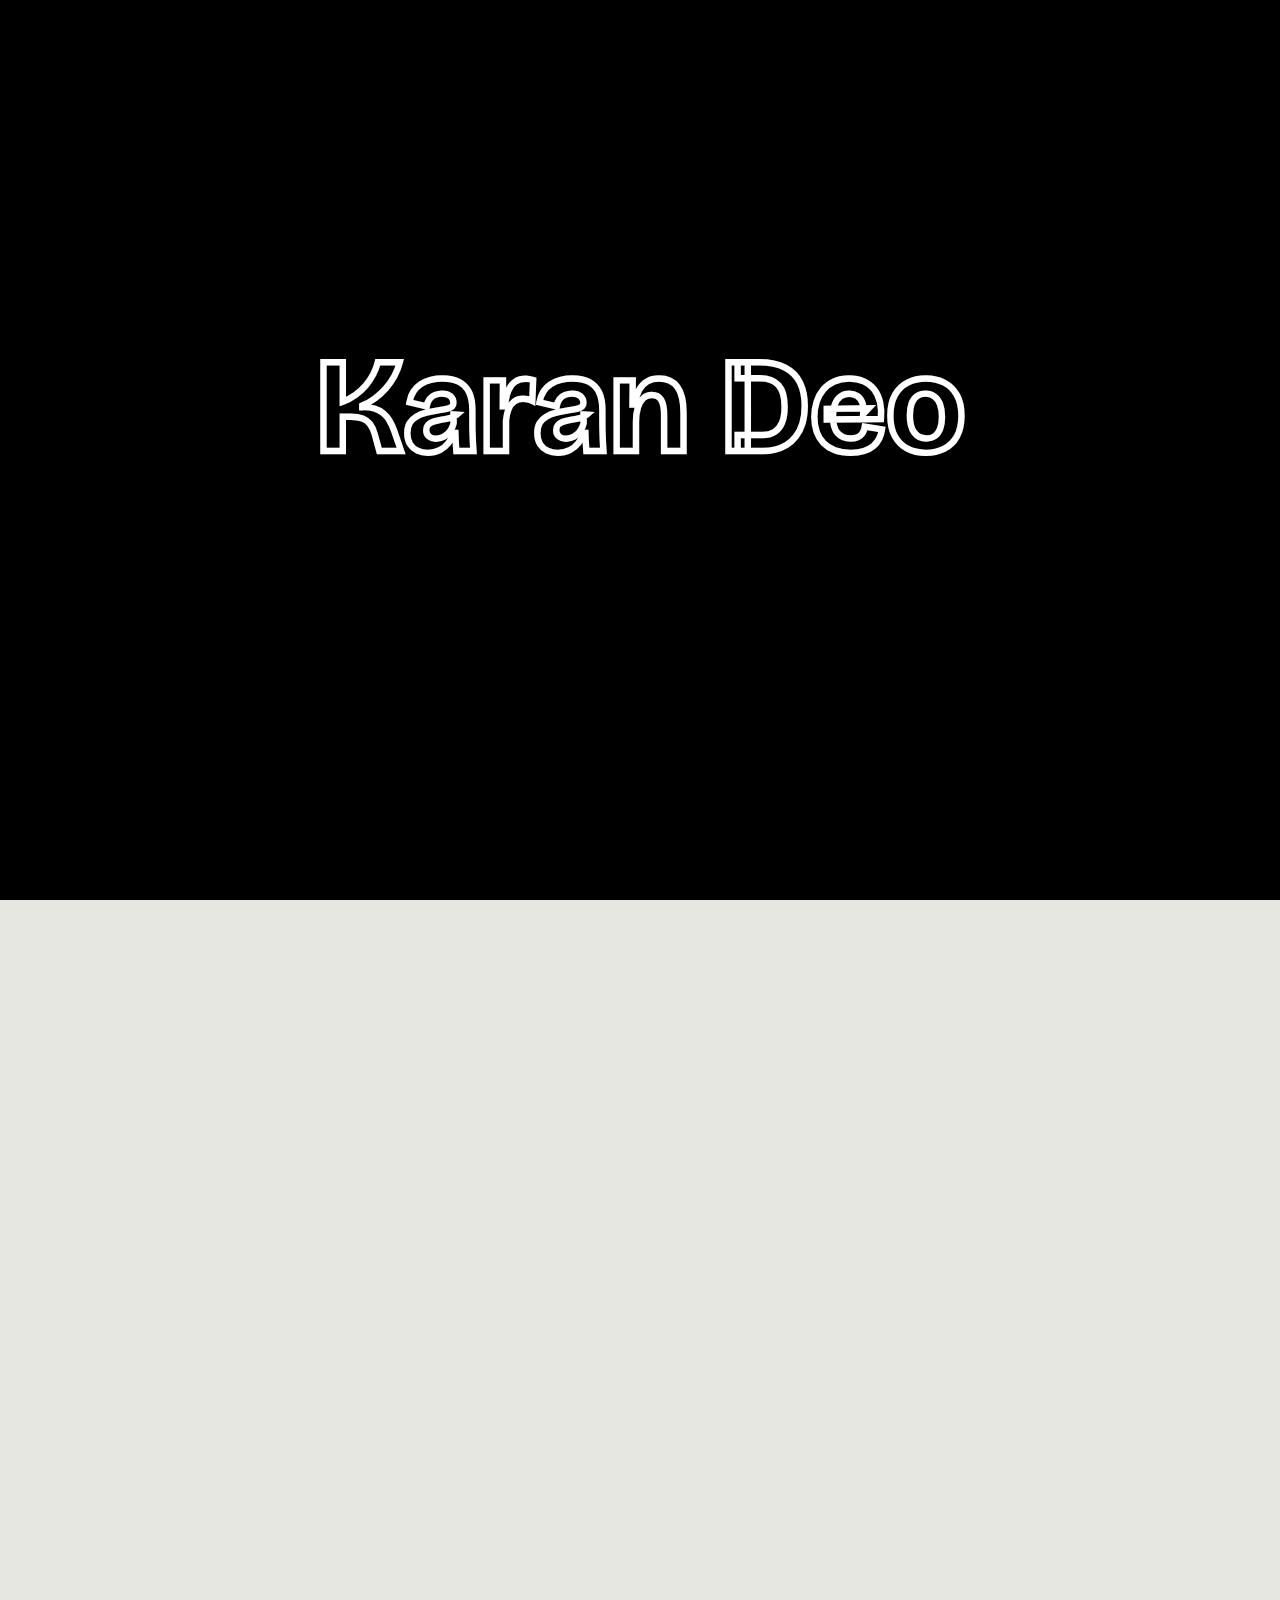
==== commit 10875e45: "Update images and main.js" ====
--- a/index.html
+++ b/index.html
@@ -5,7 +5,6 @@
     <meta charset="UTF-8">
     <meta name="viewport" content="width=device-width, initial-scale=1.0">
     <link rel="shortcut icon" href="./images/android-chrome-512x512.png" type="image/x-icon">
-    <link rel="stylesheet" href="https://cdnjs.cloudflare.com/ajax/libs/font-awesome/6.5.1/css/all.min.css" />
     <link rel="stylesheet" href="./main.css" />
     <title>Karan Deo</title>
 </head>
@@ -22,189 +21,251 @@
 
         <div id="page-1">
             <div id="page-1-wrapper">
-                
-            <nav id="nav">
-
-                <div id="navLeft">
-                    <a>Karan Deo</a>
+
+                <nav id="nav">
+
+                    <div id="navLeft">
+                        <a>Karan Deo</a>
+                    </div>
+
+                    <div id="navRight">
+                        <a href="./gallery.html" class="gallery-btn">gallery</a>
+                    </div>
+
+                </nav>
+
+                <div id="moving-text">
+                    <div id="moving-text-wrapper">
+
+                        <div id="moving-container-1" class="moving-container">
+
+                            <h1>developer<div id="breaker-circle"></div>
+                            </h1>
+
+                            <h1>developer<div id="breaker-circle"></div>
+                            </h1>
+
+                            <h1>developer<div id="breaker-circle"></div>
+                            </h1>
+
+                        </div>
+
+                        <div id="moving-container-2" class="moving-container">
+
+                            <h1>photographer<div id="breaker-circle"></div>
+                            </h1>
+
+                            <h1>photographer<div id="breaker-circle"></div>
+                            </h1>
+
+                            <h1>photographer<div id="breaker-circle"></div>
+                            </h1>
+
+                        </div>
+
+                        <div id="moving-container-3" class="moving-container">
+
+                            <h1>wanderer<div id="breaker-circle"></div>
+                            </h1>
+
+                            <h1>wanderer<div id="breaker-circle"></div>
+                            </h1>
+
+                            <h1>wanderer<div id="breaker-circle"></div>
+                            </h1>
+
+                        </div>
+
+
+                    </div>
                 </div>
-
-                <div id="navRight">
-                    <a href="./gallery.html" class="gallery-btn">gallery</a>
-                </div>
-
-            </nav>
-
-            <div id="moving-text">
-
-                <div id="moving-container-1" class="moving-container">
-
-                    <h1>developer<div id="breaker-circle"></div>
-                    </h1>
-
-                    <h1>developer<div id="breaker-circle"></div>
-                    </h1>
-
-                    <h1>developer<div id="breaker-circle"></div>
-                    </h1>
-
-                </div>
-
-                <div id="moving-container-2" class="moving-container">
-
-                    <h1>photographer<div id="breaker-circle"></div>
-                    </h1>
-
-                    <h1>photographer<div id="breaker-circle"></div>
-                    </h1>
-
-                    <h1>photographer<div id="breaker-circle"></div>
-                    </h1>
-
-                </div>
-
-                <div id="moving-container-3" class="moving-container">
-
-                    <h1>wanderer<div id="breaker-circle"></div>
-                    </h1>
-
-                    <h1>wanderer<div id="breaker-circle"></div>
-                    </h1>
-
-                    <h1>wanderer<div id="breaker-circle"></div>
-                    </h1>
-
-                </div>
-
-            </div>
 
             </div>
         </div>
 
         <div id="page-2" class="page2">
             <div id="page-2-wrapper">
-                
-            <navheader data-toggled="false" data-transitionable="false">
-
-                <div id="nav-logo-section" class="nav-section">
-                    <a> Karan Deo </a>
-                </div>
+
+                <navheader data-toggled="false" data-transitionable="false">
+
+                    <div id="nav-logo-section" class="nav-section">
+                        <a> Karan Deo </a>
+                    </div>
 
                     <div id="nav-link-section" class="nav-section">
-                        <a>ABOUT & WORK</a>
+                        <a>ABOUT</a>
                     </div>
 
                     <div id="nav-contact-section" class="nav-section">
                         <a class="contact-btn">GET IN TOUCH</a>
                     </div>
 
-            </navheader>
-
-            <maincontent>
-
-                <article data-index="0" data-status="active">
-                    <div class="article-image-section article-section"></div>
-                    <div class="article-description-section article-section">
-                        <p>
-                            Sophomore at IIT Delhi, currently pursuing a B.Tech degree in Electrical Engineering. <br>
-                            <br>
-                            Designer, Developer and Photographer
-                            <br> <br>
-                            Explore with me as I navigate academia while delving into the realms of <u>design</u>,
-                            <u>web development</u>, <u>programming</u> and <u>photography</u>.
-                        </p>
-                    </div>
-                    <div class="article-title-section article-section">
-                        <h2>A brief intro, who am I?</h2>
-                    </div>
-                    <div class="article-nav-section article-section">
-                        <button class="article-nav-button" type="button" onclick="handleLeftClick()">
-                            <i class="fa-solid fa-arrow-left"></i>
-                        </button>
-                        <button class="article-nav-button" type="button" onclick="handleRightClick()">
-                            <i class="fa-solid fa-arrow-right"></i>
-                        </button>
-                    </div>
-                </article>
-
-                <article data-index="1" data-status="inactive">
-                    <div class="article-image-section article-section"></div>
-                    <div class="article-description-section article-section">
-                        <p>
-                            I excel in creating sleek, functional designs with a focus on innovation. As a Python and
-                            self-taught JavaScript developer, I merge aesthetics with functionality, specializing in
-                            intuitive, minimalist designs. <br><br>
-
-                        <div id="skills">
-                            <h3><u>Tech Stack</u> :</h3>
-                            <p class="langs">Python, C/C++, Java, mySQL <br>
-                                ReactJS, HTML, CSS, JavaScript, GSAP</p>
-                        </div>
-
-                        </p>
-                    </div>
-                    <div class="article-title-section article-section">
-                        <h2>the Creative mind behind</h2>
-                        <i class="fa-light fa-plus-large"></i>
-                    </div>
-                    <div class="article-nav-section article-section">
-                        <button class="article-nav-button" type="button" onclick="handleLeftClick()">
-                            <i class="fa-solid fa-arrow-left"></i>
-                        </button>
-                        <button class="article-nav-button" type="button" onclick="handleRightClick()">
-                            <i class="fa-solid fa-arrow-right"></i>
-                        </button>
-                    </div>
-                </article>
-
-                <article data-index="2" data-status="inactive">
-                    <div class="article-image-section article-section"></div>
-                    <div class="article-description-section article-section">
-                        <p>The neatest lighthouse you ever saw. Ehh, actually it's kind of messy. But that's why
-                            the pic is of the outside.</p>
-                    </div>
-                    <div class="article-title-section article-section">
-                        <h2>Neato Toledo Lighthouse</h2>
-                        <i class="fa-light fa-plus-large"></i>
-                    </div>
-                    <div class="article-nav-section article-section">
-                        <button class="article-nav-button" type="button" onclick="handleLeftClick()">
-                            <i class="fa-solid fa-arrow-left"></i>
-                        </button>
-                        <button class="article-nav-button" type="button" onclick="handleRightClick()">
-                            <i class="fa-solid fa-arrow-right"></i>
-                        </button>
-                    </div>
-                </article>
-
-                <article data-index="3" data-status="inactive">
-                    <div class="article-image-section article-section"></div>
-                    <div class="article-description-section article-section">
-                        <p>
-                            The blobiest of blobs nestled deep in the heart of outer space. Well, technically
-                            the universe is both infinite and homogeneous so there isn't really a heart, per se.
-                        </p>
-                    </div>
-                    <div class="article-title-section article-section">
-                        <h2>Super Space Blob</h2>
-                        <i class="fa-light fa-plus-large"></i>
-                    </div>
-                    <div class="article-nav-section article-section">
-                        <button class="article-nav-button" type="button" onclick="handleLeftClick()">
-                            <i class="fa-solid fa-arrow-left"></i>
-                        </button>
-                        <button class="article-nav-button" type="button" onclick="handleRightClick()">
-                            <i class="fa-solid fa-arrow-right"></i>
-                        </button>
-                    </div>
-                </article>
-
-            </maincontent>
+                </navheader>
+
+                <maincontent>
+
+                    <article data-index="0" data-status="active">
+                        <div class="article-image-section article-section"></div>
+                        <div class="article-description-section article-section">
+                            <p>
+                                I am a <strong>frontend developer</strong> and <strong>photographer</strong>
+                                passionate about designing and developing websites and apps.
+
+                                <br> <br>
+                                Sophomore - <strong>IIT Delhi</strong> <br> <strong>B.Tech in Electrical
+                                    Engineering</strong>. <br>
+                                <br>
+                                Explore with me as I navigate academia while delving into the realms of
+                                <strong>designing,
+                                    web/app development,</strong> and <strong>photography</strong>.
+                            </p>
+                        </div>
+                        <div class="article-title-section article-section">
+                            <h2>a brief intro, who am I?</h2>
+                            <p>(1/4)</p>
+                        </div>
+                        <div class="article-nav-section article-section">
+                            <button class="article-nav-button" type="button" onclick="handleLeftClick()">
+                                <i class="left-arrow">
+                                    <svg xmlns="http://www.w3.org/2000/svg" viewBox="0 0 24 24">
+                                        <path
+                                            d="M14 17a1 1 0 0 1-.707-.293l-4-4a1 1 0 0 1 0-1.414l4-4a1 1 0 1 1 1.414 1.414L11.414 12l3.293 3.293A1 1 0 0 1 14 17z" />
+                                    </svg>
+                                </i>
+                            </button>
+                            <button class="article-nav-button" type="button" onclick="handleRightClick()">
+                                <i class="right-arrow">
+                                    <svg xmlns="http://www.w3.org/2000/svg" viewBox="0 0 24 24">
+                                        <path
+                                            d="m14.707 12.707-4 4a1 1 0 0 1-1.414-1.414L12.586 12 9.293 8.707a1 1 0 1 1 1.414-1.414l4 4a1 1 0 0 1 0 1.414z" />
+                                    </svg>
+                                </i>
+                            </button>
+                        </div>
+                    </article>
+
+                    <article data-index="1" data-status="inactive">
+                        <div class="article-image-section article-section"></div>
+                        <div class="article-description-section article-section">
+                            <p>
+                                I excel in creating sleek, functional designs with a focus on innovation. As a Python
+                                and
+                                self-taught JavaScript developer, I merge aesthetics with functionality, specializing in
+                                intuitive, minimalist designs. <br> <br>
+                                Check out my <strong><a href="https://github.com/logxdx"
+                                        target="_blank">github</a></strong> for all my projects. <br> <br>
+
+                            <div id="skills">
+                                <h3><u>Tech Stack</u> :</h3>
+                                <p> ReactJS, HTML, CSS, JavaScript, GSAP </p>
+                                <P> Python, C/C++, Java, mySQL </P>
+                            </div>
+
+                            </p>
+                        </div>
+                        <div class="article-title-section article-section">
+                            <h2>the creative mind behind</h2>
+                            <p>(2/4)</p>
+                        </div>
+                        <div class="article-nav-section article-section">
+                            <button class="article-nav-button" type="button" onclick="handleLeftClick()">
+                                <i class="left-arrow">
+                                    <svg xmlns="http://www.w3.org/2000/svg" viewBox="0 0 24 24">
+                                        <path
+                                            d="M14 17a1 1 0 0 1-.707-.293l-4-4a1 1 0 0 1 0-1.414l4-4a1 1 0 1 1 1.414 1.414L11.414 12l3.293 3.293A1 1 0 0 1 14 17z" />
+                                    </svg>
+                                </i>
+                            </button>
+                            <button class="article-nav-button" type="button" onclick="handleRightClick()">
+                                <i class="right-arrow">
+                                    <svg xmlns="http://www.w3.org/2000/svg" viewBox="0 0 24 24">
+                                        <path
+                                            d="m14.707 12.707-4 4a1 1 0 0 1-1.414-1.414L12.586 12 9.293 8.707a1 1 0 1 1 1.414-1.414l4 4a1 1 0 0 1 0 1.414z" />
+                                    </svg>
+                                </i>
+                            </button>
+                        </div>
+                    </article>
+
+                    <article data-index="2" data-status="inactive">
+                        <div class="article-image-section article-section"></div>
+                        <div class="article-description-section article-section">
+                            <p>
+                                I use a Nikon Z50 camera with a 16-50mm f/3.5-6.3 lens as a daily driver. My favourite
+                                lenses are the 24-70mm f/4.5-5.6 and the
+                                50mm f/1.8. <br> <br>
+                                I love capturing the beauty of the world around me, anything from the streets to the
+                                clouds!! <br> <br>
+                                Check out my <strong><a href="./gallery.html">gallery</a></strong> for more!
+                            </p>
+                        </div>
+                        <div class="article-title-section article-section">
+                            <h2>through my eyes</h2>
+                            <p>(3/4)</p>
+                        </div>
+                        <div class="article-nav-section article-section">
+                            <button class="article-nav-button" type="button" onclick="handleLeftClick()">
+                                <i class="left-arrow">
+                                    <svg xmlns="http://www.w3.org/2000/svg" viewBox="0 0 24 24">
+                                        <path
+                                            d="M14 17a1 1 0 0 1-.707-.293l-4-4a1 1 0 0 1 0-1.414l4-4a1 1 0 1 1 1.414 1.414L11.414 12l3.293 3.293A1 1 0 0 1 14 17z" />
+                                    </svg>
+                                </i>
+                            </button>
+                            <button class="article-nav-button" type="button" onclick="handleRightClick()">
+                                <i class="right-arrow">
+                                    <svg xmlns="http://www.w3.org/2000/svg" viewBox="0 0 24 24">
+                                        <path
+                                            d="m14.707 12.707-4 4a1 1 0 0 1-1.414-1.414L12.586 12 9.293 8.707a1 1 0 1 1 1.414-1.414l4 4a1 1 0 0 1 0 1.414z" />
+                                    </svg>
+                                </i>
+                            </button>
+                        </div>
+                    </article>
+
+                    <article data-index="3" data-status="inactive">
+                        <div class="article-image-section article-section"></div>
+                        <div class="article-description-section article-section">
+                            <p>
+                                <u><strong>RANDOM FACT :</strong></u> <br><br>
+                                The blobiest of blobs nestled deep in the heart of outer space. Well, technically
+                                the universe is both infinite and homogeneous so there isn't really a heart, per se.
+                            </p>
+                        </div>
+                        <div class="article-title-section article-section">
+                            <h2>Super Space Blob</h2>
+                            <p>(4/4)</p>
+                        </div>
+                        <div class="article-nav-section article-section">
+                            <button class="article-nav-button" type="button" onclick="handleLeftClick()">
+                                <i class="left-arrow">
+                                    <svg xmlns="http://www.w3.org/2000/svg" viewBox="0 0 24 24">
+                                        <path
+                                            d="M14 17a1 1 0 0 1-.707-.293l-4-4a1 1 0 0 1 0-1.414l4-4a1 1 0 1 1 1.414 1.414L11.414 12l3.293 3.293A1 1 0 0 1 14 17z" />
+                                    </svg>
+                                </i>
+                            </button>
+                            <button class="article-nav-button" type="button" onclick="handleRightClick()">
+                                <i class="right-arrow">
+                                    <svg xmlns="http://www.w3.org/2000/svg" viewBox="0 0 24 24">
+                                        <path
+                                            d="m14.707 12.707-4 4a1 1 0 0 1-1.414-1.414L12.586 12 9.293 8.707a1 1 0 1 1 1.414-1.414l4 4a1 1 0 0 1 0 1.414z" />
+                                    </svg>
+                                </i>
+                            </button>
+                        </div>
+                    </article>
+
+                </maincontent>
 
             </div>
         </div>
 
         <div id="page-3">
+
+            <div id="contact">
+                <h1>CONTACT</h1>
+            </div>
 
             <div id="contact-container">
 
@@ -220,8 +281,8 @@
                     <defs>
                         <linearGradient id="paint0_linear_4949_267" x1="593" y1="0" x2="593" y2="1186"
                             gradientUnits="userSpaceOnUse">
-                            <stop stop-color="#DDDDD5"></stop>
-                            <stop offset="1" stop-color="#DDDDD5" stop-opacity="0.5"></stop>
+                            <stop stop-color="#f7e7ce"></stop>
+                            <stop offset="1" stop-color="#DDDDC5" stop-opacity="0"></stop>
                         </linearGradient>
                     </defs>
                 </svg>
@@ -230,33 +291,12 @@
 
                     <h1 class="connect">Connect</h1>
 
-                    <h1 class="link"> <a href="mailto:logxdx158@gmail.com">
-                            email
-                        </a></h1>
-                    <h1>
-                        <p>, </p>
+                    <!-- <h1 class="link"> <a href="mailto:logxdx158@gmail.com">email</a></h1> -->
+                    <h1 class="link"> <a href="https://www.github.com/logxdx" target="_blank">github</a></h1>
+                    <h1 class="link"> <a href="https://www.linkedin.com/in/karan-deo" target="_blank">linkedin</a></h1>
+                    <h1 class="link"> <a href="https://www.instagram.com/_orphic.snaps_" target="_blank">instagram</a>
                     </h1>
-                    <h1 class="link"> <a href="https://www.github.com/logxdx" target="_blank">
-                            github
-                        </a></h1>
-                    <h1>
-                        <p>, </p>
-                    </h1>
-                    <h1 class="link"> <a href="https://www.linkedin.com/in/karan-deo" target="_blank">
-                            linkedin
-                        </a></h1>
-                    <h1>
-                        <p>, </p>
-                    </h1>
-                    <h1 class="link"> <a href="https://www.instagram.com/_orphic.snaps_" target="_blank">
-                            instagram
-                        </a></h1>
-                    <h1>
-                        <p>, </p>
-                    </h1>
-                    <h1 class="link"> <a href="https://bento.me/karan-deo" target="_blank">
-                            bento
-                        </a></h1>
+                    <h1 class="link"> <a href="https://bento.me/karan-deo" target="_blank">bento</a></h1>
 
                 </div>
 
@@ -275,8 +315,16 @@
                         <button aria-label="Scroll to top" id="scrollToTopBtn">
 
                             <a><span id="scroll-to-top">
-                                    <!-- <img alt="" loading="lazy" src="./images/arrow.3054c3ee.svg"> -->
-                                    <i class="fa-solid fa-arrow-up"></i>
+                                    <svg width="24" height="24" id="arrow">
+                                        <path
+                                            d="M17 10c-.3 0-.5-.1-.7-.3l-5-5c-.4-.4-.4-1 0-1.4s1-.4 1.4 0l5 5c.4.4.4 1 0 1.4-.2.2-.4.3-.7.3z">
+                                        </path>
+                                        <path
+                                            d="M7 10c-.3 0-.5-.1-.7-.3-.4-.4-.4-1 0-1.4l5-5c.4-.4 1-.4 1.4 0s.4 1 0 1.4l-5 5c-.2.2-.4.3-.7.3z">
+                                        </path>
+                                        <path d="M12 21c-.6 0-1-.4-1-1V4c0-.6.4-1 1-1s1 .4 1 1v16c0 .6-.4 1-1 1z">
+                                        </path>
+                                    </svg>
                                 </span></a>
 
                         </button>
--- a/main.css
+++ b/main.css
@@ -1,45 +1,23 @@
-
-@import url('https://fonts.googleapis.com/css2?family=Caveat:wght@400;500;600;700&family=Poppins:wght@100;200;300;400;500;600&family=Bricolage+Grotesque:wght@300;400;500;600;700;800&family=Unbounded:wght@200;300;400;500;600;700&display=swap');
-
+@import url("https://fonts.googleapis.com/css2?family=Poppins:wght@100;200;300;400;500;600&family=Bricolage+Grotesque:wght@300;400;500;600;700;800&family=Unbounded:wght@200;300;400;500;600;700&display=swap");
 
 :root {
-
-    --border-color: rgba(0, 0, 0, 1);
-    
-    /* --background-color: #3d2c1c;
-    --highlight-color: #8c735b;
-    --text-color: #f5e9b7;
-    
-    
-    --background-color: #081c15;
-    --highlight-color: #2d6a4f;
-    --accent-color: #1b4332;
-    
-    
-    --background-color: #9c9292;
-    --background-color: #fec500;
-    --background-color: #111011;
-    */
-    
-    --background-color: #f6f7f6;
-    --background-color: #cacaca;
-    --highlight-color: #0b0b0a;
-    --accent-color: #eeefef;
-    --text-color: #080809;
-    
+    --background-color: #000000;
+    --border-color: rgba(255, 255, 255, 1);
+    --text-color: #f7e7be;
+    --background-color: #000000;
+    --underline-color: var(--text-color);
 }
 
 * {
     margin: 0;
     padding: 0;
     box-sizing: border-box;
-    font-family: "Bricolage Grotesque", 'Poppins', sans-serif;
+    font-family: "Poppins", sans-serif;
     /* border: 1px red solid; */
 }
 
 html {
     font-size: 14px;
-    scroll-snap-type: y proximity; 
 }
 
 body {
@@ -58,11 +36,12 @@
     background-color: #000;
     justify-content: center;
     align-items: center;
-    transition: 0.5s ease-out;
+    clip-path: circle(100%);
+    transition: 1s ease-out;
 }
 
 .loader-container.hidden {
-    transform: translate3d(0, -100%, 0);
+    clip-path: circle(0% at 50% -10%);
 }
 
 svg {
@@ -80,15 +59,15 @@
 
 svg text.text-body {
     stroke: white;
-    animation: 1.6s infinite cubic-bezier(0.445, 0.05, 0.55, 0.95) loader;
+    animation: 2s forwards cubic-bezier(0.445, 0.05, 0.55, 0.95) loader;
 }
 
 @keyframes loader {
-    0% {
+    0%, 20% {
         fill: transparent;
         stroke: white;
         stroke-dashoffset: 25%;
-        stroke-dasharray: 0 30%;
+        stroke-dasharray: 0 20%;
     }
 
     35% {
@@ -96,7 +75,7 @@
         stroke: white;
     }
 
-    60%,
+    75%,
     100% {
         fill: white;
         stroke: transparent;
@@ -107,13 +86,13 @@
 }
 
 #main {
-    transform: translate3d(0, -1rem, 0);
-    transition: 0.5s linear;
-    transition-delay: 0.2s;
+    opacity: 0;
+    transition: 0.5s all cubic-bezier(0.645, 0.045, 0.355, 1);
+    transition-delay: 0.25s;
 }
 
 #main.visible {
-    transform: translate3d(0, 0, 0);
+    opacity: 1;
 }
 
 #page-1 {
@@ -122,25 +101,30 @@
     min-height: 110vh;
 }
 
+#page-1-wrapper {
+    overflow: hidden;
+}
+
 #nav {
     display: flex;
     justify-content: space-between;
     align-items: center;
     width: 100%;
-    padding: 2rem 3rem;
+    padding: clamp(0.5rem, 6vw, 2rem) clamp(0.5rem, 6vw, 3rem);
 }
 
 #navLeft a {
     font-size: clamp(1.25rem, 5vw, 2rem);
-    font-weight: 500;
-    font-family: "unbounded", "caveat", "poppins";
+    font-weight: 400;
+    font-family: "Unbounded", "Poppins", sans-serif;
     cursor: default;
 }
 
 #navRight a {
     position: relative;
     color: black;
-    font-size: clamp(0.5rem, 6vw, 1.5rem);
+    font-family: "Unbounded", sans-serif;
+    font-size: clamp(0.25rem, 4vw, 1.5rem);
     text-decoration: none;
 }
 
@@ -168,8 +152,12 @@
     visibility: hidden;
 }
 
+#moving-text {
+    overflow: hidden;
+}
+
 #moving-text h1 {
-    font-size: 16rem;
+    font-size: calc(100vh / 4.05);
     font-family: "Bricolage Grotesque", sans-serif;
     text-transform: uppercase;
     display: inline-block;
@@ -216,11 +204,11 @@
 }
 
 #moving-container-2 h1 {
-    animation: move-banner-2 100s linear alternate infinite;
+    animation: move-banner-2 180s linear alternate infinite;
 }
 
 #moving-container-3 h1 {
-    animation: move-banner-3 24s linear alternate infinite;
+    animation: move-banner-3 40s linear alternate infinite;
 }
 
 .moving-container:nth-child(odd) {
@@ -231,8 +219,6 @@
 .moving-container:nth-child(odd) #breaker-circle {
     background-color: #000;
 }
-
-
 
 #page-2 {
     position: sticky;
@@ -241,17 +227,14 @@
 }
 
 #page-2 a {
-    color: black;
     text-decoration: none;
 }
 
 #page-2-wrapper {
     display: flex;
     flex-direction: column;
-    min-height: calc(100vh);
-    background-color: var(--highlight-color);
-}
-
+    min-height: 100vh;
+}
 
 navheader {
     display: flex;
@@ -260,32 +243,27 @@
 }
 
 navheader div {
-    border-right: 1px solid black;
+    border-right: 1px solid var(--border-color);
 }
 
 navheader .nav-section {
     user-select: none;
     background-color: var(--background-color);
-    border-block: 1px solid black;
-    padding: clamp(0.25rem, 2vw, 3rem) clamp(0.5rem, 3vw, 2rem);
+    border-block: 1px solid var(--border-color);
+    padding: clamp(1.5rem, 3vw, 3rem) clamp(0.75rem, 3vw, 2rem);
     display: flex;
     align-items: center;
     justify-content: center;
     z-index: 2;
 }
 
-.nav-section a {
-    font-size: clamp(0.1rem, 1vw, 1.75rem);
-}
-
-#nav-social-section,
 #nav-contact-section {
     flex-grow: 1;
 }
 
-#nav-social-section a, #nav-contact-section a {
-    position: relative;
-    color: black;
+#nav-contact-section a {
+    position: relative;
+    cursor: pointer;
     text-decoration: none;
 }
 
@@ -293,18 +271,18 @@
     cursor: pointer;
 }
 
-#nav-social-section a::after, #nav-contact-section a::after {
+#nav-contact-section a::after {
     content: "";
     position: absolute;
     bottom: -2px;
     right: 0;
     width: 0;
     height: 1.5px;
-    background-color: black;
+    background-color: var(--underline-color);
     transition: 0.5s ease;
 }
 
-#nav-social-section a:hover::after, #nav-contact-section a:hover::after {
+#nav-contact-section a:hover::after {
     width: 100%;
     left: 0;
 }
@@ -315,22 +293,27 @@
 }
 
 #nav-logo-section a {
-    font-size: clamp(0.1rem, 2vw, 1.5rem);
+    font-size: clamp(0.75rem, 2.5vw, 2rem);
     font-family: "unbounded", "caveat", "poppins";
-    font-weight: 500;
+    font-weight: 300;
 }
 
 #nav-link-section {
     flex-basis: calc(100% / 3);
 }
 
+.nav-section a {
+    color: var(--text-color);
+    font-size: clamp(0.75rem, 2.25vw, 1.75rem);
+}
+
 maincontent {
     flex-grow: 1;
     position: relative;
     overflow: hidden;
 }
 
-maincontent>article {
+maincontent > article {
     height: 100%;
     width: 100%;
     display: grid;
@@ -342,289 +325,187 @@
     transition: transform 400ms ease;
 }
 
-maincontent>article[data-status="inactive"] {
+maincontent > article[data-status="inactive"] {
     transform: translateX(-100%);
     transition: none;
 }
 
-maincontent>article[data-status="active"] {
+maincontent > article[data-status="active"] {
     transform: translateX(0%);
 }
 
-maincontent>article[data-status="before"] {
+maincontent > article[data-status="before"] {
     transform: translateX(-100%);
 }
 
-maincontent>article[data-status="after"] {
+maincontent > article[data-status="after"] {
     transform: translateX(100%);
 }
 
-maincontent>article[data-status="becoming-active-from-before"] {
+maincontent > article[data-status="becoming-active-from-before"] {
     transform: translateX(-100%);
     transition: none;
 }
 
-maincontent>article[data-status="becoming-active-from-after"] {
+maincontent > article[data-status="becoming-active-from-after"] {
     transform: translateX(100%);
     transition: none;
 }
 
-maincontent>article>.article-section {
+maincontent > article > .article-section {
     display: flex;
     height: 100%;
     background-color: var(--background-color);
-    border-right: 1px solid black;
-    border-bottom: 1px solid black;
-}
-
-maincontent>article>.article-title-section,
-maincontent>article>.article-description-section {
+    border-right: 1px solid var(--border-color);
+    border-bottom: 1px solid var(--border-color);
+}
+
+maincontent > article > .article-title-section {
     pointer-events: none;
 }
 
-maincontent>article:first-child>.article-image-section {
-    background-image: url(./images/article1.webp);
-}
-
-maincontent>article:nth-child(2)>.article-image-section {
-    background-image: url("https://images.unsplash.com/photo-1535905557558-afc4877a26fc?ixlib=rb-1.2.1&ixid=MnwxMjA3fDB8MHxwaG90by1wYWdlfHx8fGVufDB8fHx8&auto=format&fit=crop&w=2574&q=80");
-}
-
-maincontent>article:nth-child(3)>.article-image-section {
-    background-image: url("https://images.unsplash.com/photo-1660580554695-d2ca5008f1f2?ixlib=rb-1.2.1&ixid=MnwxMjA3fDB8MHxwaG90by1wYWdlfHx8fGVufDB8fHx8&auto=format&fit=crop&w=927&q=80");
-}
-
-maincontent>article:nth-child(4)>.article-image-section {
+maincontent > article:first-child > .article-image-section {
+    background-image: url(./images/1.jpg);
+}
+
+maincontent > article:nth-child(2) > .article-image-section {
+    background-image: url(./images/2.jpg);
+}
+
+maincontent > article:nth-child(3) > .article-image-section {
+    background-image: url(./images/3.jpg);
+}
+
+maincontent > article:nth-child(4) > .article-image-section {
     background-image: url("https://images.unsplash.com/photo-1660766877755-4cac24f6cf21?ixlib=rb-1.2.1&ixid=MnwxMjA3fDB8MHxwaG90by1wYWdlfHx8fGVufDB8fHx8&auto=format&fit=crop&w=2232&q=80");
 }
 
-maincontent>article>.article-image-section {
-    background-position: center center;
+maincontent > article > .article-image-section {
+    background-position: center 40%;
     background-size: cover;
 }
 
-maincontent>article>.article-description-section {
+maincontent > article > .article-description-section {
     flex-direction: column;
     justify-content: center;
-    padding: clamp(0.25rem, 1.5vw, 2rem) clamp(0.5rem, 3vw, 12rem);
-}
-
-maincontent>article>.article-description-section>p {
-    font-family: "Bricolage Grotesque", system-ui, sans-serif;
+    text-align: justify;
+    padding: clamp(0.5rem, 1.5vw, 2rem) clamp(0.5rem, 3vw, 12rem);
+}
+
+maincontent > article > .article-description-section > p {
+    color: var(--text-color);
     font-size: clamp(0.25rem, 2vw, 1.5rem);
-    font-weight: 500;
+    font-weight: 300;
+}
+
+maincontent > article > .article-description-section a {
+    position: relative;
+    color: var(--text-color);
+}
+
+maincontent > article > .article-description-section a::after {
+    position: absolute;
+    content: "";
+    right: 0;
+    bottom: 0;
+    width: 0;
+    height: 0.1rem;
+    background-color: var(--underline-color);
+    transition: all 0.2s ease;
+}
+
+maincontent > article > .article-description-section a:hover::after {
+    left: 0;
+    width: 100%;
 }
 
 #skills h3 {
-    font-size: clamp(0.25rem, 2vw, 1.75rem);
-    font-weight: 100;
-    padding-bottom: 1rem;
+    color: var(--text-color);
+    font-size: clamp(0.25rem, 3vw, 1.75rem);
 }
 
 #skills p {
-    font-size: clamp(0.25rem, 2vw, 1.75rem);
+    color: var(--text-color);
+    font-size: clamp(0.25rem, 2.25vw, 1.75rem);
     font-weight: 200;
 }
 
-maincontent>article>.article-description-section>p>a {
-    transition: all 0.3s ease;
-}
-
-maincontent>article>.article-description-section>p>a:hover {
-    transform: scale(1.2);
-}
-
-maincontent>article>.article-title-section {
+maincontent > article > .article-title-section {
     align-items: center;
-    justify-content: flex-start;
+    justify-content: space-around;
     padding: clamp(0.25rem, 1.5vw, 2rem) clamp(0.5rem, 3vw, 2rem);
 }
 
-
-maincontent>article>.article-title-section>h2 {
-    font-family: 'Bricolage Grotesque', sans-serif;
+maincontent > article > .article-title-section > h2 {
+    color: var(--text-color);
+    font-family: "Bricolage Grotesque", sans-serif;
     font-size: clamp(2rem, 4vw, 3rem);
     line-height: 3rem;
-    margin: 0px;
-}
-
-maincontent>article>.article-title-section>i {
-    color: rgba(255, 255, 255, 0.8);
-    font-size: 4rem;
-}
-
-maincontent>article>.article-nav-section>.article-nav-button {
+}
+
+maincontent > article > .article-title-section > p {
+    color: var(--text-color);
+    font-family: "Bricolage Grotesque", sans-serif;
+    font-size: clamp(2rem, 4vw, 3rem);
+    line-height: 3rem;
+}
+
+maincontent > article > .article-nav-section > .article-nav-button {
     background-color: var(--background-color);
+    color: var(--text-color);
     flex-grow: 1;
     border: none;
-    border-right: 1px solid black;
+    border-right: 1px solid var(--border-color);
     outline: none;
     font-size: 3rem;
     cursor: pointer;
     transition: all 0.3s ease;
 }
 
-maincontent>article>.article-nav-section>.article-nav-button:hover {
-    color: var(--accent-color);
-    background-color: var(--highlight-color);
-}
-
-
-@media(max-width: 1200px) {    
-    #nav-mobile-section {
-      flex-basis: calc(100% * 0.75);
-    }
-  
-    #nav-logo-section {
-      flex-basis: calc(100% * 0.25);
-    }
-    
-    #nav-link-section {
-      flex-basis: calc(100% / 3);
-      gap: 3rem;
-    }
-  
-    main {
-      overflow-y: auto;
-    }
-    
-    main > article {
-      grid-template-columns: none;
-      grid-template-rows: 1.5fr repeat(3, 0.75fr) 0.25fr;
-      height: max(900px, 100%);
-    }
-     
-    main > article > .article-title-section > h2 {
-      font-size: 3rem; 
-      line-height: 2.6rem;
-    }
-    
-    main > article > .article-title-section > i {
-      font-size: 3rem; 
-    }
-    
-    main > article > .article-description-section,
-    main > article > .article-nav-section {
-      border-left: none;
-    }
-  
-    main > article > .article-image-section {
-      order: 1;
-    }
-    
-    main > article > .article-title-section {
-      /* border-bottom: 1px solid var(--border-color); */
-      order: 2;
-    }
-    
-    main > article > .article-description-section {
-      justify-content: center;
-      order: 3;
-    }
-    
-    main > article > .article-nav-section {
-      /* border-bottom: 1px solid var(--border-color); */
-      order: 4;
-    }
-  }
-  
-  @media(max-width: 800px) {  
-    nav {
-      justify-content: space-between;  
-    }
-    
-    nav[data-toggled="true"] > #nav-mobile-section {  
-      transform: translateY(0%);
-    }
-  
-    nav[data-toggled="true"] > #nav-toggle-button {
-      border-left: none;
-    }
-  
-    nav[data-transitionable="true"] > #nav-mobile-section {
-      transition: transform 400ms ease;
-    }
-    
-    nav .nav-section {
-      border-left: none;
-      padding: 1.5rem 1rem;
-    }
-    
-    #nav-logo-section > a > i {
-      font-size: 1.5rem;
-      margin-left: 1rem;
-    }
-    
-    #nav-mobile-section {
-      background-color: var(--background-color);
-      flex-direction: column;
-      height: 100vh;
-      width: 100vw;
-      position: fixed;
-      transform: translateY(-100%);
-    } 
-    
-    #nav-toggle-button {
-      display: flex;
-    }  
-    
-    #nav-link-section {
-      flex-basis: 60%;
-      flex-direction: column;
-      gap: 4rem;
-    }
-    
-    #nav-link-section > a {
-      font-size: 3rem; 
-    }
-    
-    #nav-social-section > a {
-      font-size: 2rem; 
-    }  
-    
-    #nav-contact-section {
-      padding-bottom: 4rem;
-    }
-    
-    main > article {
-      grid-template-rows: 1fr repeat(4, 0.5fr);
-      height: max(700px, 100%);
-    }
-    
-    main > article > .article-title-section {
-      padding: 2rem;
-    }
-    
-    main > article > .article-title-section > h2 {
-      flex-basis: 70%;
-      font-size: 1.75em; 
-      line-height: 1.5rem;
-    }
-    
-    main > article > .article-title-section > i {
-      font-size: 2rem; 
-    }
-    
-    main > article > .article-description-section {
-      padding: 2rem;
-    }
-    
-    main > article > .article-description-section > p {
-      font-size: 1rem;
-    }
-  }
-  
-  
-
+.left-arrow, .right-arrow {
+    display: grid;
+    place-items: center;
+    fill: var(--text-color);
+}
+
+.left-arrow svg, .right-arrow svg {
+    width: 50%;
+    transition: all 0.s ease;
+}
+
+maincontent > article > .article-nav-section > .article-nav-button:hover {
+    color: var(--background-color);
+    background-color: var(--text-color);
+
+    .left-arrow, .right-arrow {
+        fill: var(--background-color);
+    }
+}
 
 #page-3 {
     position: relative;
     display: flex;
     justify-content: center;
     min-height: 100vh;
-    margin: 0px;
-    background-color: var(--accent-color);
+    background-color: var(--border-color);
     overflow: hidden;
+}
+
+#contact {
+    position: relative;
+    display: none;
+    justify-content: center;
+    align-items: center;
+}
+
+#contact h1 {
+    position: absolute;
+    top: 0;
+    left: 0;
+    padding-inline: 0.5rem;
+    font-size: calc(100vw / 5);
+    color: rgba(0, 0, 0, 0.1);
+    transform: translateY(-40%);
 }
 
 #contact-container {
@@ -638,32 +519,38 @@
 
 #cool-ball {
     position: absolute;
-    width: 45%;
+    width: 100%;
+    top: 10%;
     left: 50%;
     z-index: 0;
 }
 
 #collab {
+    position: relative;
+    bottom: clamp(7rem, 20vw, 12rem);
     z-index: 1;
-    position: relative;
-    bottom: 13rem;
 }
 
 #collab span {
     color: #6c645f;
-    font-size: x-large;
-    font-weight: 700;
+    font-size: clamp(0.5rem, 3.5vw, 3rem);
+    font-weight: 600;
 }
 
 #contact-container #get-in-touch {
-    z-index: 10;
     position: relative;
     width: 90%;
-    transform: translateY(-90%) translateX(0);
-    color: #e7e7e1;
+    transform: translateY(-70%);
     display: flex;
     align-items: center;
     justify-content: center;
+    z-index: 10;
+}
+
+#contact-container #get-in-touch > img {
+    position: relative;
+    width: 100%;
+    transition: all 0.3s ease;
 }
 
 #contact-container #get-in-touch::after {
@@ -675,7 +562,7 @@
     height: 0.5rem;
     background-color: #383633;
     transition: all 0.5s ease;
-    -webkit-transition: width 0.5s ease;
+    -webkit-transition: all 0.5s ease;
 }
 
 #contact-container #get-in-touch:hover::after {
@@ -683,40 +570,35 @@
     left: 0;
 }
 
-#contact-container #get-in-touch>img {
-    position: relative;
-    width: 180%;
-    transition: all 0.3s ease;
-}
 
 #contact-links {
     position: relative;
     display: flex;
+    justify-content: center;
     align-items: center;
-    gap: 0.2rem;
+    gap: 1rem;
     z-index: 10;
     transform: translateY(100%);
 }
 
 #contact-links h1 {
     text-transform: uppercase;
-    font-family: 'Bricolage Grotesque', 'Unbounded', sans-serif;
-    font-weight: 300;
+    font-weight: 400;
 }
 
 #contact-links .connect {
     position: relative;
-    bottom: 2rem;
-    left: 3rem;
+    bottom: 2.5rem;
+    left: 4rem;
     cursor: default;
-    font-size: 1rem;
+    font-size: 1.25rem;
     opacity: 0.8;
 }
 
 .link a {
     position: relative;
+    font-size: clamp(0.25rem, 5vw, 2.25rem);
     color: #050505;
-    border-radius: 1rem;
     text-decoration: none;
 }
 
@@ -728,8 +610,8 @@
     width: 0%;
     height: 0.2rem;
     background-color: #0c0c0c;
-    transition: all 0.3s ease;
-    -webkit-transition: width 0.3s ease;
+    transition: all 0.25s ease;
+    -webkit-transition: width 0.25s ease;
 }
 
 .link a:hover::after {
@@ -741,16 +623,16 @@
     position: absolute;
     bottom: 3rem;
     width: 100%;
-    padding-inline: 3rem;
+    padding-inline: clamp(2rem, 6vw, 3rem);
     display: flex;
     align-items: center;
     justify-content: space-between;
 }
 
 #footer-left h1 {
-    font-family: 'Unbounded', sans-serif;
+    font-family: "Unbounded", sans-serif;
     font-weight: 700;
-    font-size: 4rem;
+    font-size: clamp(2rem, 6vw, 4rem);
     letter-spacing: -0.1rem;
     line-height: 1;
     color: #3a3632;
@@ -758,40 +640,40 @@
 
 #footer-right button {
     position: absolute;
-    width: 6rem;
+    width: clamp(2.75rem, 8vw, 6rem);
     aspect-ratio: 1;
-    right: 6rem;
+    right: clamp(3rem, 6vw, 6rem);
     bottom: 0;
-    display: flex;
-    align-items: center;
-    justify-content: center;
+    display: grid;
+    place-items: center;
     background-color: #bebeb1;
     border: none;
     border-radius: 50%;
 }
 
-#footer-right button span i {
-    position: relative;
-    font-size: 1.8rem;
-    color: #3a3632;
+#footer-right button span svg {
+    position: relative;
+    transform: scale(1.25);
+    fill: #3a3632;
     transition: all 0.4s cubic-bezier(0.075, 0.82, 0.165, 1);
 }
 
-#footer-right button:hover span i {
+#footer-right button:hover span svg {
     animation: scrollToTop 0.6s ease-in-out;
 }
 
 @keyframes scrollToTop {
-    0%, 100% {
-        transform: translateY(0);
+    0%,
+    100% {
+        transform: translateY(0) scale(1.25);
     }
 
     50% {
-        transform: translateY(-200%) scale(0);
+        transform: translateY(-150%) scale(0);
     }
 
     55% {
-        transform: translateY(200%) scale(0);
+        transform: translateY(150%) scale(0);
     }
 }
 
@@ -799,13 +681,196 @@
     position: absolute;
     width: 100%;
     bottom: 0rem;
-    left: 50%;
+    left: 60%;
     color: #403d39;
-    font-family: 'Unbounded', sans-serif;
+    font-family: "Unbounded", sans-serif;
     font-weight: 600;
-    font-size: 1.25rem;
+    font-size: clamp(1rem, 2vw, 1.5rem);
 }
 
 #footer #time p {
     font-weight: 400;
 }
+
+@media (max-width: 800px) {
+
+    #moving-text h1 {
+        font-size: 8rem;
+        letter-spacing: -0.5rem;
+        line-height: calc(100vh / 3.3);
+    }
+
+    #breaker-circle {
+        width: 3rem;
+    }
+
+    @keyframes move-banner-1 {
+        from {
+            transform: translateX(5%);
+        }
+
+        to {
+            transform: translateX(-160%);
+        }
+    }
+
+    @keyframes move-banner-2 {
+        from {
+            transform: translateX(-205%);
+        }
+
+        to {
+            transform: translateX(-40%);
+        }
+    }
+
+    @keyframes move-banner-3 {
+        from {
+            transform: translateX(5%);
+        }
+
+        to {
+            transform: translateX(-170%);
+        }
+    }
+
+    #moving-container-1 h1 {
+        animation: move-banner-1 32s linear alternate infinite;
+    }
+
+    #moving-container-2 h1 {
+        animation: move-banner-2 40s linear alternate infinite;
+    }
+
+    #moving-container-3 h1 {
+        animation: move-banner-3 28s linear alternate infinite;
+    }
+
+    maincontent > article {
+        grid-template-columns: 1fr;
+        grid-template-rows: 4fr 4fr 2fr 1fr;
+    }
+
+    maincontent > article > .article-title-section {
+        justify-content: space-around;
+    }
+
+    maincontent > article > .article-title-section > h2 {
+        font-size: 2.5rem;
+    }
+
+    maincontent > article > .article-description-section {
+        padding-inline: 8%;
+    }
+
+    maincontent > article > .article-description-section > p {
+        font-size: 1.5rem;
+    }
+
+    #skills h3 {
+        font-size: 1.75rem;
+    }
+
+    #skills p {
+        font-size: 1.75rem;
+    }
+
+    #contact {
+        display: flex;
+    }
+
+    #contact-container #get-in-touch {
+        transform: translateY(-180%);
+    }
+
+    #contact-links {
+        flex-direction: column;
+        gap: 0.25rem;
+        transform: translateY(0);
+    }
+
+    #contact-links .connect {
+        left: -3rem;
+        bottom: 0rem;
+        font-size: 1.25rem;
+    }
+
+    #footer #time {
+        position: absolute;
+        left: 55%;
+    }
+}
+
+
+@media (max-width: 480px) {
+
+    maincontent > article > .article-title-section > h2 {
+        font-size: 1.6rem;
+    }
+
+    maincontent > article > .article-description-section {
+        padding-inline: 10%;
+    }    
+
+    maincontent > article > .article-description-section > p {
+        padding-block: 0.25rem;
+        font-size: 0.25rem;
+        line-height: 1.5;
+    }
+
+    #skills h3 {
+        font-size: 1.25rem;
+    }
+
+    #skills p {
+        font-size: 1.25rem;
+    }
+
+    #contact {
+        display: flex;
+    }
+
+    #contact-container #get-in-touch {
+        transform: translateY(-200%);
+    }
+
+    #contact-links {
+        flex-direction: column;
+        gap: 0rem;
+        transform: translateY(0);
+    }
+
+    #contact-links .connect {
+        left: -3rem;
+        bottom: 0rem;
+        font-size: 0.75rem;
+    }
+
+    #time {
+        display: none;
+    }
+}
+
+
+
+
+
+html.lenis, html.lenis body {
+    height: auto;
+  }
+  
+  .lenis.lenis-smooth {
+    scroll-behavior: auto !important;
+  }
+  
+  .lenis.lenis-smooth [data-lenis-prevent] {
+    overscroll-behavior: contain;
+  }
+  
+  .lenis.lenis-stopped {
+    overflow: hidden;
+  }
+  
+  .lenis.lenis-scrolling iframe {
+    pointer-events: none;
+  }